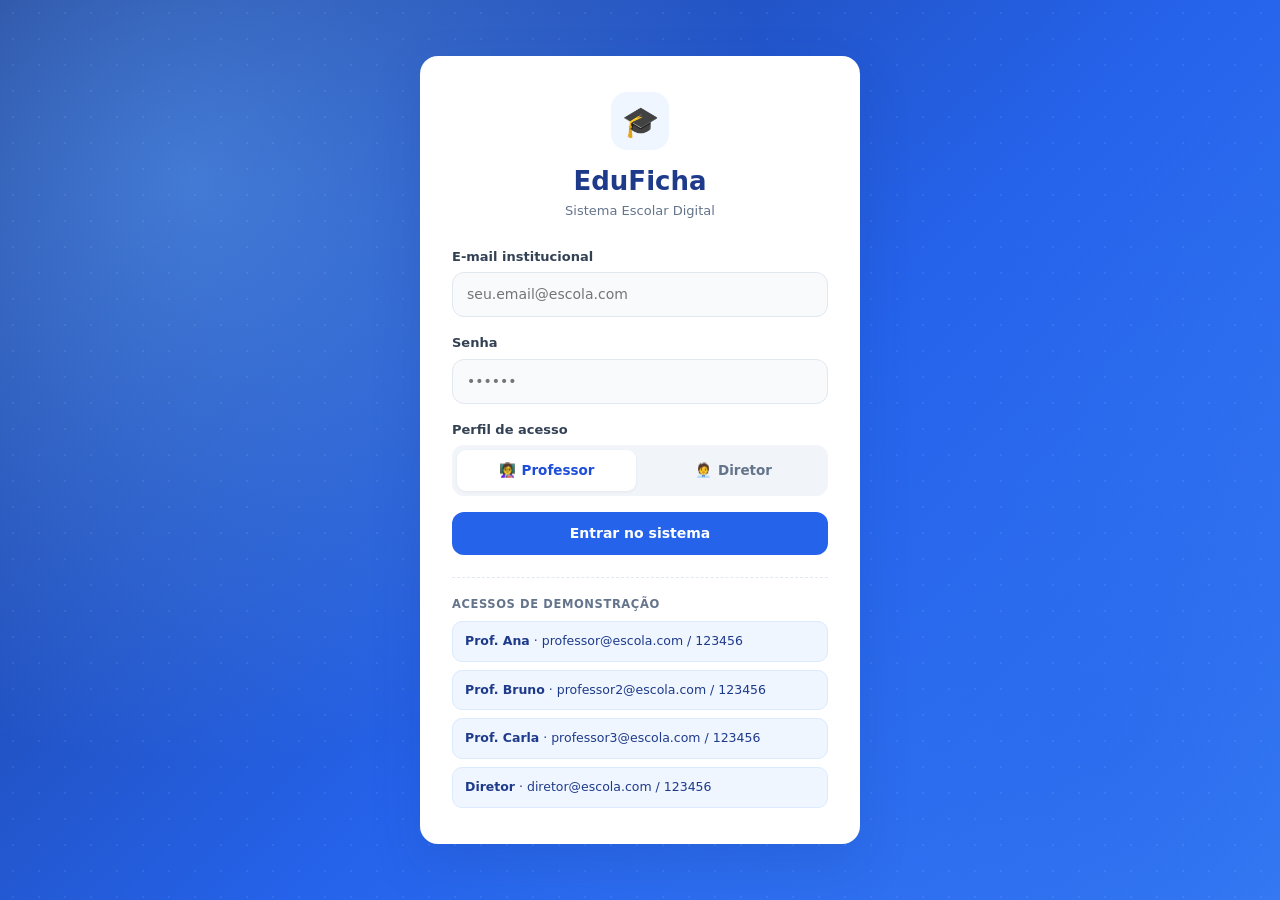
==== index.html @ 6a7c034f "Add files via upload" ====
<!DOCTYPE html>
<html lang="pt-BR">
<head>
  <meta charset="UTF-8" />
  <meta name="viewport" content="width=device-width, initial-scale=1.0" />
  <title>EduFicha • Login</title>
  <link rel="stylesheet" href="style.css" />
</head>
<body>

  <section id="loginScreen" class="login">
    <div class="login__bg"></div>

    <div class="login__card">
      <div class="login__brand">
        <div class="logo">🎓</div>
        <h1>EduFicha</h1>
        <p>Sistema Escolar Digital</p>
      </div>

      <form id="loginForm" class="login__form" novalidate>
        <div class="field">
          <label for="loginEmail">E-mail institucional</label>
          <input type="email" id="loginEmail" placeholder="seu.email@escola.com"
                 autocomplete="username" required />
        </div>

        <div class="field">
          <label for="loginSenha">Senha</label>
          <input type="password" id="loginSenha" placeholder="••••••"
                 autocomplete="current-password" required />
        </div>

        <div class="field">
          <label>Perfil de acesso</label>
          <div class="perfil-toggle" id="perfilToggle">
            <button type="button" class="perfil-btn is-active" data-perfil="professor">
              <span>👩‍🏫</span> Professor
            </button>
            <button type="button" class="perfil-btn" data-perfil="diretor">
              <span>🧑‍💼</span> Diretor
            </button>
          </div>
        </div>

        <p id="loginErro" class="login__erro" hidden></p>

        <button type="submit" class="btn btn--primary btn--block">Entrar no sistema</button>
      </form>

      <div class="login__demo">
        <p class="login__demo-title">Acessos de demonstração</p>
        <button type="button" class="demo-chip"
                data-email="professor@escola.com" data-senha="123456" data-perfil="professor">
          <strong>Prof. Ana</strong> · professor@escola.com / 123456
        </button>
        <button type="button" class="demo-chip"
                data-email="professor2@escola.com" data-senha="123456" data-perfil="professor">
          <strong>Prof. Bruno</strong> · professor2@escola.com / 123456
        </button>
        <button type="button" class="demo-chip"
                data-email="professor3@escola.com" data-senha="123456" data-perfil="professor">
          <strong>Prof. Carla</strong> · professor3@escola.com / 123456
        </button>
        <button type="button" class="demo-chip"
                data-email="diretor@escola.com" data-senha="123456" data-perfil="diretor">
          <strong>Diretor</strong> · diretor@escola.com / 123456
        </button>
      </div>
    </div>
  </section>

  <script src="login.js"></script>
</body>
</html>
---- style.css ----
/* ==================== RESET & BASE ==================== */
*, *::before, *::after { box-sizing: border-box; margin: 0; padding: 0; }

:root {
  --blue-50:  #eff6ff;
  --blue-100: #dbeafe;
  --blue-200: #bfdbfe;
  --blue-400: #60a5fa;
  --blue-500: #3b82f6;
  --blue-600: #2563eb;
  --blue-700: #1d4ed8;
  --blue-900: #1e3a8a;

  --gray-50:  #f8fafc;
  --gray-100: #f1f5f9;
  --gray-200: #e2e8f0;
  --gray-300: #cbd5e1;
  --gray-500: #64748b;
  --gray-700: #334155;
  --gray-900: #0f172a;

  --red-500:  #ef4444;

  --radius: 12px;
  --radius-lg: 18px;
  --shadow-sm: 0 1px 3px rgba(15, 23, 42, .06);
  --shadow-md: 0 4px 16px rgba(15, 23, 42, .08);
  --shadow-lg: 0 20px 50px rgba(30, 58, 138, .18);

  --sidebar-w: 260px;
}

html, body { height: 100%; }

body {
  font-family: "Segoe UI", system-ui, -apple-system, Roboto, sans-serif;
  background: var(--gray-50);
  color: var(--gray-900);
  line-height: 1.5;
}

button, input, textarea, select { font: inherit; color: inherit; }
button { cursor: pointer; border: none; background: none; }
a { color: inherit; text-decoration: none; }

/* ==================== LOGIN ==================== */
.login {
  position: relative;
  min-height: 100vh;
  display: grid;
  place-items: center;
  padding: 24px;
  overflow: hidden;
}

.login__bg {
  position: absolute; inset: 0;
  background:
    radial-gradient(circle at 15% 20%, rgba(96, 165, 250, .55), transparent 45%),
    radial-gradient(circle at 85% 80%, rgba(37, 99, 235, .55), transparent 50%),
    linear-gradient(135deg, #1e3a8a 0%, #2563eb 55%, #3b82f6 100%);
}

.login__bg::after {
  content: "";
  position: absolute; inset: 0;
  background-image: radial-gradient(rgba(255,255,255,.14) 1px, transparent 1px);
  background-size: 26px 26px;
  opacity: .5;
}

.login__card {
  position: relative;
  width: 100%;
  max-width: 440px;
  background: #fff;
  border-radius: var(--radius-lg);
  padding: 36px 32px;
  box-shadow: var(--shadow-lg);
}

.login__brand { text-align: center; margin-bottom: 26px; }

.logo {
  width: 58px; height: 58px;
  margin: 0 auto 12px;
  display: grid; place-items: center;
  font-size: 30px;
  background: var(--blue-50);
  border-radius: 16px;
}
.logo--sm { width: 40px; height: 40px; font-size: 22px; margin: 0; border-radius: 11px; }

.login__brand h1 { font-size: 26px; color: var(--blue-900); }
.login__brand p { font-size: 13px; color: var(--gray-500); }

.login__form { display: grid; gap: 16px; }

.field { display: grid; gap: 6px; }
.field label { font-size: 13px; font-weight: 600; color: var(--gray-700); }

.field input,
.field textarea,
.field select {
  width: 100%;
  padding: 11px 14px;
  border: 1.5px solid var(--gray-200);
  border-radius: var(--radius);
  background: var(--gray-50);
  font-size: 14px;
  transition: .2s;
}
.field input:focus,
.field textarea:focus,
.field select:focus {
  outline: none;
  border-color: var(--blue-500);
  background: #fff;
  box-shadow: 0 0 0 4px rgba(59, 130, 246, .14);
}

.perfil-toggle {
  display: grid;
  grid-template-columns: 1fr 1fr;
  gap: 8px;
  background: var(--gray-100);
  padding: 5px;
  border-radius: var(--radius);
}

.perfil-btn {
  padding: 10px;
  border-radius: 9px;
  font-size: 13.5px;
  font-weight: 600;
  color: var(--gray-500);
  display: flex; align-items: center; justify-content: center; gap: 6px;
  transition: .2s;
}
.perfil-btn.is-active {
  background: #fff;
  color: var(--blue-700);
  box-shadow: var(--shadow-sm);
}

.login__erro {
  font-size: 13px;
  color: var(--red-500);
  background: #fef2f2;
  padding: 9px 12px;
  border-radius: 9px;
  border-left: 3px solid var(--red-500);
}

.login__demo {
  margin-top: 22px;
  padding-top: 18px;
  border-top: 1px dashed var(--gray-200);
  display: grid;
  gap: 8px;
}
.login__demo-title {
  font-size: 11.5px;
  text-transform: uppercase;
  letter-spacing: .6px;
  color: var(--gray-500);
  font-weight: 700;
}
.demo-chip {
  text-align: left;
  padding: 10px 12px;
  border-radius: 10px;
  background: var(--blue-50);
  border: 1px solid var(--blue-100);
  font-size: 12.5px;
  color: var(--blue-900);
  transition: .2s;
}
.demo-chip:hover { background: var(--blue-100); transform: translateY(-1px); }

/* ==================== BOTÕES ==================== */
.btn {
  display: inline-flex;
  align-items: center;
  justify-content: center;
  gap: 8px;
  padding: 11px 18px;
  border-radius: var(--radius);
  font-size: 14px;
  font-weight: 600;
  transition: .2s;
  white-space: nowrap;
}
.btn--primary { background: var(--blue-600); color: #fff; }
.btn--primary:hover { background: var(--blue-700); transform: translateY(-1px); }

.btn--ghost { background: transparent; color: var(--gray-700); border: 1.5px solid var(--gray-200); }
.btn--ghost:hover { background: var(--gray-100); }

.btn--danger { background: #fef2f2; color: var(--red-500); border: 1.5px solid #fecaca; }
.btn--danger:hover { background: #fee2e2; }

.btn--sm { padding: 7px 12px; font-size: 12.5px; }
.btn--block { width: 100%; }

.icon-btn {
  width: 40px; height: 40px;
  border-radius: 10px;
  display: grid; place-items: center;
  font-size: 18px;
  color: var(--gray-700);
  transition: .2s;
}
.icon-btn:hover { background: var(--gray-100); }

/* ==================== LAYOUT APP ==================== */
.app {
  display: grid;
  grid-template-columns: var(--sidebar-w) 1fr;
  min-height: 100vh;
}

.sidebar {
  background: #fff;
  border-right: 1px solid var(--gray-200);
  display: flex;
  flex-direction: column;
  padding: 20px 16px;
  position: sticky;
  top: 0;
  height: 100vh;
}

.sidebar__brand {
  display: flex; align-items: center; gap: 10px;
  padding: 0 6px 20px;
  border-bottom: 1px solid var(--gray-100);
}
.sidebar__brand-txt strong { display: block; font-size: 15px; color: var(--blue-900); }
.sidebar__brand-txt small { font-size: 11px; color: var(--gray-500); }

.sidebar__nav {
  flex: 1;
  display: flex;
  flex-direction: column;
  gap: 4px;
  padding: 18px 0;
}

.nav-item {
  display: flex;
  align-items: center;
  gap: 10px;
  padding: 11px 12px;
  border-radius: 10px;
  font-size: 14px;
  font-weight: 500;
  color: var(--gray-700);
  transition: .18s;
  text-align: left;
  width: 100%;
}
.nav-item:hover { background: var(--blue-50); color: var(--blue-700); }
.nav-item.is-active {
  background: var(--blue-600);
  color: #fff;
  box-shadow: 0 6px 16px rgba(37, 99, 235, .28);
}
.nav-item .nav-ico { font-size: 17px; }

.sidebar__foot { border-top: 1px solid var(--gray-100); padding-top: 14px; display: grid; gap: 10px; }

.userbox { display: flex; align-items: center; gap: 10px; padding: 0 4px; }
.avatar {
  width: 38px; height: 38px;
  border-radius: 50%;
  display: grid; place-items: center;
  background: var(--blue-600);
  color: #fff;
  font-weight: 700;
  font-size: 14px;
}
.userbox__info strong { display: block; font-size: 13px; }
.userbox__info small { font-size: 11.5px; color: var(--gray-500); }

.main { display: flex; flex-direction: column; min-width: 0; }

.topbar {
  display: flex; align-items: center; gap: 14px;
  padding: 18px 26px;
  background: #fff;
  border-bottom: 1px solid var(--gray-200);
  position: sticky; top: 0; z-index: 20;
}
.topbar__titles { flex: 1; min-width: 0; }
.topbar__titles h2 { font-size: 19px; color: var(--blue-900); }
.topbar__titles p { font-size: 12.5px; color: var(--gray-500); }
.topbar__date { font-size: 12.5px; color: var(--gray-500); white-space: nowrap; }

#menuBtn { display: none; }

.content {
  flex: 1;
  padding: 26px;
  display: grid;
  gap: 20px;
  align-content: start;
}

/* ==================== CARDS ==================== */
.card {
  background: #fff;
  border: 1px solid var(--gray-200);
  border-radius: var(--radius-lg);
  padding: 22px;
  box-shadow: var(--shadow-sm);
}
.card__head {
  display: flex; align-items: center; justify-content: space-between;
  gap: 12px; margin-bottom: 16px; flex-wrap: wrap;
}
.card__head h3 { font-size: 16px; color: var(--blue-900); }
.card__head p { font-size: 12.5px; color: var(--gray-500); }

.grid { display: grid; gap: 16px; }
.grid--2 { grid-template-columns: repeat(auto-fit, minmax(240px, 1fr)); }
.grid--3 { grid-template-columns: repeat(auto-fit, minmax(220px, 1fr)); }
.grid--4 { grid-template-columns: repeat(auto-fit, minmax(170px, 1fr)); }

.stat {
  background: #fff;
  border: 1px solid var(--gray-200);
  border-radius: var(--radius-lg);
  padding: 18px;
  display: flex; gap: 14px; align-items: center;
}
.stat__ico {
  width: 46px; height: 46px; flex: none;
  border-radius: 13px;
  display: grid; place-items: center;
  font-size: 22px;
  background: var(--blue-50);
}
.stat__val { font-size: 22px; font-weight: 700; color: var(--blue-900); line-height: 1.1; }
.stat__lbl { font-size: 12.5px; color: var(--gray-500); }

.turma-card {
  background: #fff;
  border: 1px solid var(--gray-200);
  border-radius: var(--radius-lg);
  padding: 18px;
  cursor: pointer;
  transition: .2s;
  text-align: left;
  width: 100%;
}
.turma-card:hover {
  border-color: var(--blue-400);
  transform: translateY(-3px);
  box-shadow: var(--shadow-md);
}
.turma-card__badge {
  display: inline-block;
  font-size: 11.5px;
  font-weight: 700;
  padding: 3px 9px;
  border-radius: 20px;
  background: var(--blue-50);
  color: var(--blue-700);
  margin-bottom: 10px;
}
.turma-card h4 { font-size: 15.5px; margin-bottom: 4px; }
.turma-card p { font-size: 12.5px; color: var(--gray-500); }

.ficha-section {
  background: #fff;
  border: 1px solid var(--gray-200);
  border-radius: var(--radius-lg);
  overflow: hidden;
}
.ficha-section__head {
  padding: 14px 18px;
  background: var(--blue-50);
  border-bottom: 1px solid var(--blue-100);
  display: flex; align-items: center; gap: 10px;
}
.ficha-section__head span { font-size: 18px; }
.ficha-section__head h4 { font-size: 14.5px; color: var(--blue-900); }
.ficha-section__body { padding: 18px; display: grid; gap: 16px; }

.pergunta { display: grid; gap: 7px; }
.pergunta label { font-size: 13.5px; font-weight: 600; color: var(--gray-700); }

.table-wrap { overflow-x: auto; border-radius: var(--radius); border: 1px solid var(--gray-200); }
table { width: 100%; border-collapse: collapse; font-size: 13.5px; background: #fff; }
thead { background: var(--gray-50); }
th, td { padding: 11px 14px; text-align: left; border-bottom: 1px solid var(--gray-100); }
th { font-size: 12px; text-transform: uppercase; letter-spacing: .4px; color: var(--gray-500); }
tbody tr:last-child td { border-bottom: none; }
tbody tr:hover { background: var(--blue-50); }

.badge {
  display: inline-block;
  font-size: 11.5px;
  font-weight: 600;
  padding: 3px 10px;
  border-radius: 20px;
}
.badge--ok { background: #dcfce7; color: #166534; }

.progress { height: 8px; background: var(--gray-100); border-radius: 20px; overflow: hidden; }
.progress__bar { height: 100%; background: var(--blue-500); border-radius: 20px; transition: width .5s; }

.empty { padding: 40px 20px; text-align: center; color: var(--gray-500); }
.empty__ico { font-size: 40px; margin-bottom: 10px; }
.empty h4 { font-size: 15px; color: var(--gray-700); margin-bottom: 4px; }

.toolbar { display: flex; gap: 10px; flex-wrap: wrap; align-items: center; }
.toolbar .field { flex: 1; min-width: 180px; }
.actions { display: flex; gap: 8px; flex-wrap: wrap; }

.overlay {
  position: fixed; inset: 0;
  background: rgba(15, 23, 42, .45);
  opacity: 0; visibility: hidden;
  transition: .25s;
  z-index: 40;
}
.overlay.is-open { opacity: 1; visibility: visible; }

.toast {
  position: fixed;
  bottom: 24px; left: 50%;
  transform: translateX(-50%) translateY(20px);
  background: var(--gray-900);
  color: #fff;
  padding: 12px 20px;
  border-radius: 12px;
  font-size: 13.5px;
  box-shadow: var(--shadow-lg);
  opacity: 0;
  transition: .3s;
  z-index: 100;
  max-width: 90vw;
}
.toast.is-show { opacity: 1; transform: translateX(-50%) translateY(0); }
.toast--ok { background: #166534; }

@media (max-width: 900px) {
  .app { grid-template-columns: 1fr; }
  .sidebar {
    position: fixed; left: 0; top: 0;
    width: 270px;
    transform: translateX(-100%);
    transition: .28s;
    z-index: 50;
    box-shadow: var(--shadow-lg);
  }
  .sidebar.is-open { transform: translateX(0); }
  #menuBtn { display: grid; }
  .topbar { padding: 14px 16px; }
  .topbar__date { display: none; }
  .content { padding: 16px; }
}

@media (max-width: 480px) {
  .login__card { padding: 26px 20px; }
  .card { padding: 16px; }
  .topbar__titles h2 { font-size: 16px; }
}
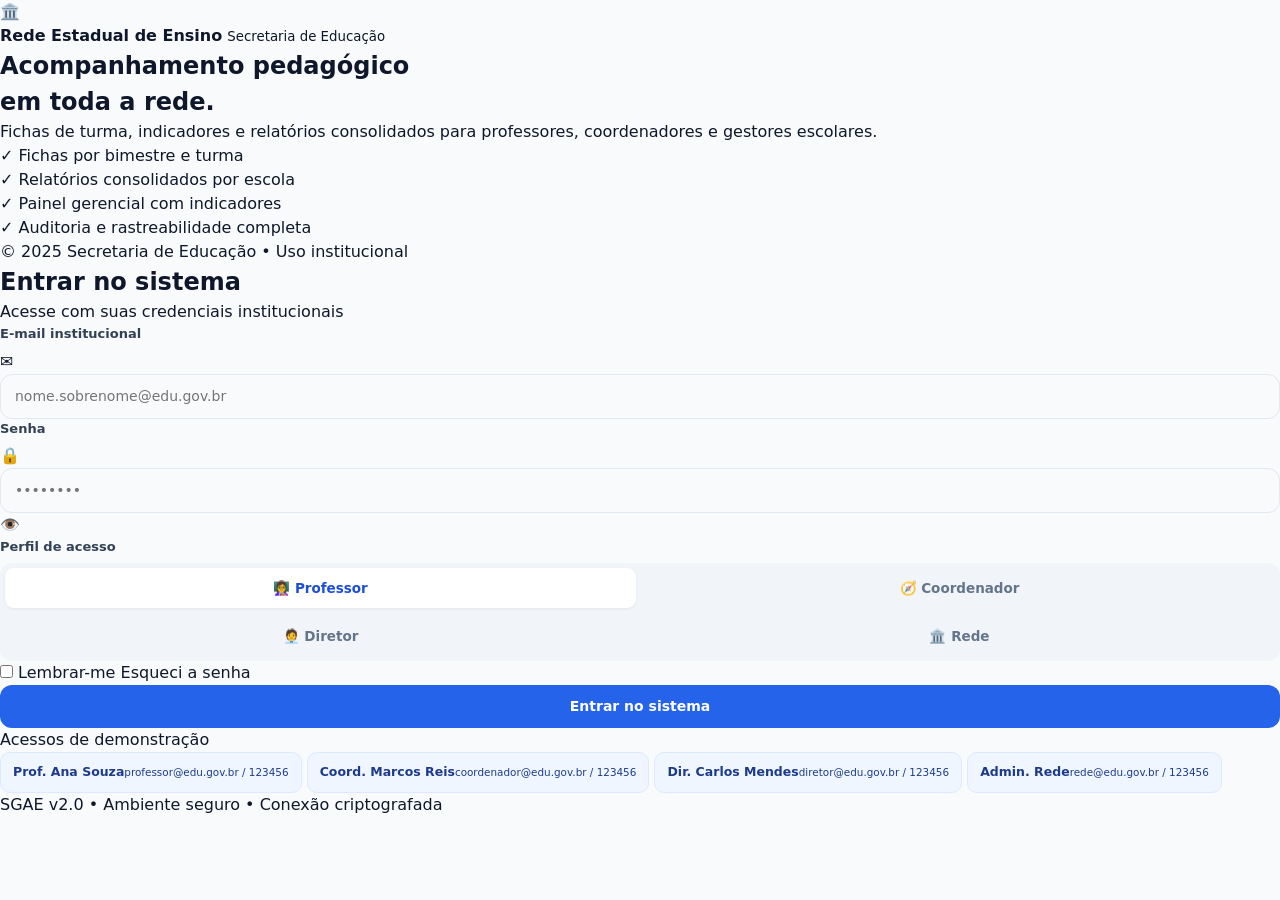
==== commit 9d8f996c: "Revamp login page for new system branding Updated the login page structure and content to reflect th" ====
--- a/index.html
+++ b/index.html
@@ -3,73 +3,120 @@
 <head>
   <meta charset="UTF-8" />
   <meta name="viewport" content="width=device-width, initial-scale=1.0" />
-  <title>EduFicha • Login</title>
+  <meta name="description" content="Sistema Estadual de Acompanhamento Escolar" />
+  <title>SGAE • Sistema de Gestão Escolar Estadual</title>
   <link rel="stylesheet" href="style.css" />
 </head>
-<body>
+<body class="page-login">
 
-  <section id="loginScreen" class="login">
-    <div class="login__bg"></div>
-
-    <div class="login__card">
-      <div class="login__brand">
-        <div class="logo">🎓</div>
-        <h1>EduFicha</h1>
-        <p>Sistema Escolar Digital</p>
+  <div class="login-wrap">
+    <aside class="login-hero">
+      <div class="login-hero__top">
+        <div class="login-hero__brand">
+          <span class="crest">🏛️</span>
+          <div>
+            <strong>Rede Estadual de Ensino</strong>
+            <small>Secretaria de Educação</small>
+          </div>
+        </div>
       </div>
 
-      <form id="loginForm" class="login__form" novalidate>
-        <div class="field">
-          <label for="loginEmail">E-mail institucional</label>
-          <input type="email" id="loginEmail" placeholder="seu.email@escola.com"
-                 autocomplete="username" required />
+      <div class="login-hero__mid">
+        <h1>Acompanhamento pedagógico<br/>em toda a rede.</h1>
+        <p>Fichas de turma, indicadores e relatórios consolidados para professores, coordenadores e gestores escolares.</p>
+
+        <ul class="login-hero__list">
+          <li><span>✓</span> Fichas por bimestre e turma</li>
+          <li><span>✓</span> Relatórios consolidados por escola</li>
+          <li><span>✓</span> Painel gerencial com indicadores</li>
+          <li><span>✓</span> Auditoria e rastreabilidade completa</li>
+        </ul>
+      </div>
+
+      <div class="login-hero__foot">
+        <span>© 2025 Secretaria de Educação • Uso institucional</span>
+      </div>
+    </aside>
+
+    <main class="login-main">
+      <div class="login-card">
+        <div class="login-card__head">
+          <h2>Entrar no sistema</h2>
+          <p>Acesse com suas credenciais institucionais</p>
         </div>
 
-        <div class="field">
-          <label for="loginSenha">Senha</label>
-          <input type="password" id="loginSenha" placeholder="••••••"
-                 autocomplete="current-password" required />
+        <form id="loginForm" class="login-form" novalidate autocomplete="on">
+          <div class="field">
+            <label for="loginEmail">E-mail institucional</label>
+            <div class="input-group">
+              <span class="input-group__ico">✉️</span>
+              <input type="email" id="loginEmail" placeholder="nome.sobrenome@edu.gov.br"
+                     autocomplete="username" required />
+            </div>
+          </div>
+
+          <div class="field">
+            <label for="loginSenha">Senha</label>
+            <div class="input-group">
+              <span class="input-group__ico">🔒</span>
+              <input type="password" id="loginSenha" placeholder="••••••••"
+                     autocomplete="current-password" required />
+              <button type="button" class="input-group__btn" id="toggleSenha" aria-label="Mostrar senha">👁️</button>
+            </div>
+          </div>
+
+          <div class="field">
+            <label>Perfil de acesso</label>
+            <div class="perfil-toggle" id="perfilToggle">
+              <button type="button" class="perfil-btn is-active" data-perfil="professor">👩‍🏫 Professor</button>
+              <button type="button" class="perfil-btn" data-perfil="coordenador">🧭 Coordenador</button>
+              <button type="button" class="perfil-btn" data-perfil="diretor">🧑‍💼 Diretor</button>
+              <button type="button" class="perfil-btn" data-perfil="rede">🏛️ Rede</button>
+            </div>
+          </div>
+
+          <div class="login-row">
+            <label class="check">
+              <input type="checkbox" id="lembrar" />
+              <span>Lembrar-me</span>
+            </label>
+            <a href="#" onclick="return false" class="link-muted">Esqueci a senha</a>
+          </div>
+
+          <p id="loginErro" class="alert alert--error" hidden></p>
+
+          <button type="submit" class="btn btn--primary btn--block btn--lg">
+            Entrar no sistema
+          </button>
+        </form>
+
+        <div class="login-sep"><span>Acessos de demonstração</span></div>
+
+        <div class="login-demo">
+          <button type="button" class="demo-chip"
+                  data-email="professor@edu.gov.br" data-senha="123456" data-perfil="professor">
+            <strong>Prof. Ana Souza</strong><small>professor@edu.gov.br / 123456</small>
+          </button>
+          <button type="button" class="demo-chip"
+                  data-email="coordenador@edu.gov.br" data-senha="123456" data-perfil="coordenador">
+            <strong>Coord. Marcos Reis</strong><small>coordenador@edu.gov.br / 123456</small>
+          </button>
+          <button type="button" class="demo-chip"
+                  data-email="diretor@edu.gov.br" data-senha="123456" data-perfil="diretor">
+            <strong>Dir. Carlos Mendes</strong><small>diretor@edu.gov.br / 123456</small>
+          </button>
+          <button type="button" class="demo-chip"
+                  data-email="rede@edu.gov.br" data-senha="123456" data-perfil="rede">
+            <strong>Admin. Rede</strong><small>rede@edu.gov.br / 123456</small>
+          </button>
         </div>
+      </div>
 
-        <div class="field">
-          <label>Perfil de acesso</label>
-          <div class="perfil-toggle" id="perfilToggle">
-            <button type="button" class="perfil-btn is-active" data-perfil="professor">
-              <span>👩‍🏫</span> Professor
-            </button>
-            <button type="button" class="perfil-btn" data-perfil="diretor">
-              <span>🧑‍💼</span> Diretor
-            </button>
-          </div>
-        </div>
+      <p class="login-foot">SGAE v2.0 • Ambiente seguro • Conexão criptografada</p>
+    </main>
+  </div>
 
-        <p id="loginErro" class="login__erro" hidden></p>
-
-        <button type="submit" class="btn btn--primary btn--block">Entrar no sistema</button>
-      </form>
-
-      <div class="login__demo">
-        <p class="login__demo-title">Acessos de demonstração</p>
-        <button type="button" class="demo-chip"
-                data-email="professor@escola.com" data-senha="123456" data-perfil="professor">
-          <strong>Prof. Ana</strong> · professor@escola.com / 123456
-        </button>
-        <button type="button" class="demo-chip"
-                data-email="professor2@escola.com" data-senha="123456" data-perfil="professor">
-          <strong>Prof. Bruno</strong> · professor2@escola.com / 123456
-        </button>
-        <button type="button" class="demo-chip"
-                data-email="professor3@escola.com" data-senha="123456" data-perfil="professor">
-          <strong>Prof. Carla</strong> · professor3@escola.com / 123456
-        </button>
-        <button type="button" class="demo-chip"
-                data-email="diretor@escola.com" data-senha="123456" data-perfil="diretor">
-          <strong>Diretor</strong> · diretor@escola.com / 123456
-        </button>
-      </div>
-    </div>
-  </section>
-
+  <div id="toast" class="toast" hidden></div>
   <script src="login.js"></script>
 </body>
-</html>+</html>
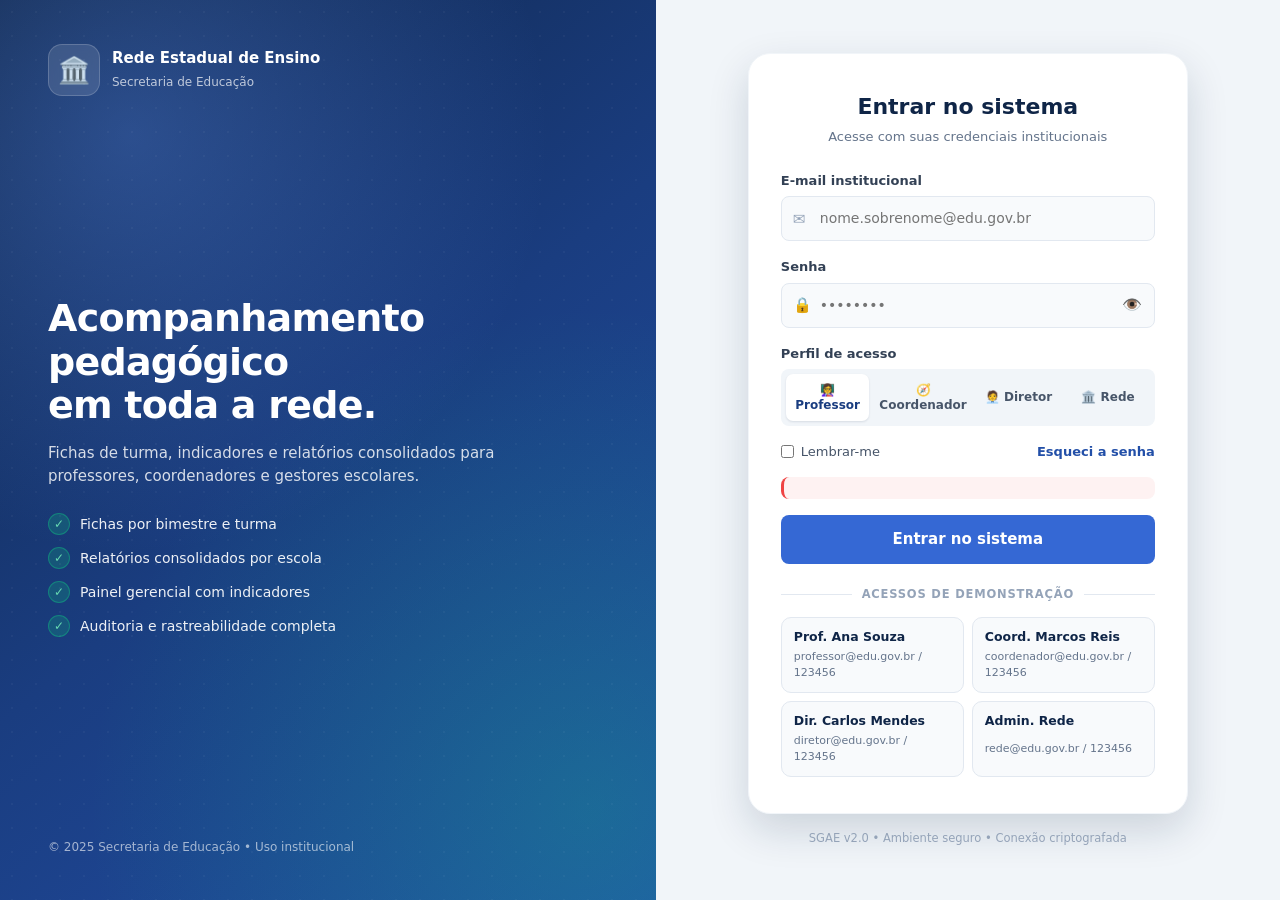
==== commit 23b62d55: "Update index.html" ====
--- a/index.html
+++ b/index.html
@@ -24,7 +24,6 @@
       <div class="login-hero__mid">
         <h1>Acompanhamento pedagógico<br/>em toda a rede.</h1>
         <p>Fichas de turma, indicadores e relatórios consolidados para professores, coordenadores e gestores escolares.</p>
-
         <ul class="login-hero__list">
           <li><span>✓</span> Fichas por bimestre e turma</li>
           <li><span>✓</span> Relatórios consolidados por escola</li>
--- a/style.css
+++ b/style.css
@@ -1,470 +1,577 @@
-/* ==================== RESET & BASE ==================== */
+/* ============================================================
+   SGAE • Design System
+   ============================================================ */
 *, *::before, *::after { box-sizing: border-box; margin: 0; padding: 0; }
 
 :root {
-  --blue-50:  #eff6ff;
-  --blue-100: #dbeafe;
-  --blue-200: #bfdbfe;
-  --blue-400: #60a5fa;
-  --blue-500: #3b82f6;
-  --blue-600: #2563eb;
-  --blue-700: #1d4ed8;
-  --blue-900: #1e3a8a;
-
-  --gray-50:  #f8fafc;
-  --gray-100: #f1f5f9;
-  --gray-200: #e2e8f0;
-  --gray-300: #cbd5e1;
-  --gray-500: #64748b;
-  --gray-700: #334155;
-  --gray-900: #0f172a;
-
-  --red-500:  #ef4444;
-
-  --radius: 12px;
-  --radius-lg: 18px;
-  --shadow-sm: 0 1px 3px rgba(15, 23, 42, .06);
-  --shadow-md: 0 4px 16px rgba(15, 23, 42, .08);
-  --shadow-lg: 0 20px 50px rgba(30, 58, 138, .18);
-
-  --sidebar-w: 260px;
-}
-
-html, body { height: 100%; }
-
-body {
-  font-family: "Segoe UI", system-ui, -apple-system, Roboto, sans-serif;
-  background: var(--gray-50);
-  color: var(--gray-900);
-  line-height: 1.5;
-}
-
-button, input, textarea, select { font: inherit; color: inherit; }
-button { cursor: pointer; border: none; background: none; }
-a { color: inherit; text-decoration: none; }
-
-/* ==================== LOGIN ==================== */
-.login {
-  position: relative;
-  min-height: 100vh;
-  display: grid;
-  place-items: center;
-  padding: 24px;
-  overflow: hidden;
-}
-
-.login__bg {
-  position: absolute; inset: 0;
+  /* Brand */
+  --brand-50:#eef4ff; --brand-100:#dbe6ff; --brand-200:#bcd1ff;
+  --brand-400:#5b8def; --brand-500:#3568d4; --brand-600:#224fa8;
+  --brand-700:#1a3d80; --brand-900:#0f2547;
+
+  /* Secondary (Educação/verde) */
+  --green-50:#ecfdf5; --green-100:#d1fae5; --green-500:#10b981; --green-700:#047857;
+
+  /* Semânticas */
+  --ok-50:#ecfdf5; --ok-500:#10b981; --ok-700:#047857;
+  --warn-50:#fffbeb; --warn-500:#f59e0b; --warn-700:#b45309;
+  --err-50:#fef2f2; --err-500:#ef4444; --err-700:#991b1b;
+  --info-50:#eff6ff; --info-500:#3b82f6; --info-700:#1d4ed8;
+
+  /* Neutros */
+  --n-0:#ffffff; --n-50:#f8fafc; --n-100:#f1f5f9; --n-200:#e2e8f0;
+  --n-300:#cbd5e1; --n-400:#94a3b8; --n-500:#64748b; --n-600:#475569;
+  --n-700:#334155; --n-800:#1e293b; --n-900:#0f172a;
+
+  /* Escala */
+  --r-sm:8px; --r-md:12px; --r-lg:16px; --r-xl:22px;
+  --sh-1:0 1px 2px rgba(15,37,71,.06), 0 1px 3px rgba(15,37,71,.06);
+  --sh-2:0 4px 12px rgba(15,37,71,.08);
+  --sh-3:0 16px 40px rgba(15,37,71,.16);
+  --sh-4:0 24px 60px rgba(15,37,71,.22);
+
+  --sidebar-w:260px;
+  --topbar-h:64px;
+
+  --font: "Inter", "Segoe UI", system-ui, -apple-system, Roboto, sans-serif;
+}
+
+html, body { height:100%; }
+body { font-family:var(--font); background:var(--n-50); color:var(--n-900); line-height:1.5; -webkit-font-smoothing:antialiased; }
+
+button, input, textarea, select { font:inherit; color:inherit; }
+button { cursor:pointer; border:none; background:none; }
+a { color:inherit; text-decoration:none; }
+img, svg { display:block; max-width:100%; }
+
+::selection { background:var(--brand-100); color:var(--brand-900); }
+
+/* Foco acessível */
+:focus-visible { outline:2px solid var(--brand-500); outline-offset:2px; border-radius:6px; }
+
+/* ============================================================
+   Componentes base
+   ============================================================ */
+.btn {
+  display:inline-flex; align-items:center; justify-content:center; gap:8px;
+  padding:10px 16px; border-radius:var(--r-sm);
+  font-size:14px; font-weight:600; transition:.15s;
+  white-space:nowrap;
+}
+.btn--primary { background:var(--brand-500); color:#fff; }
+.btn--primary:hover { background:var(--brand-600); transform:translateY(-1px); box-shadow:var(--sh-2); }
+.btn--ghost { background:transparent; color:var(--n-700); border:1.5px solid var(--n-200); }
+.btn--ghost:hover { background:var(--n-100); border-color:var(--n-300); }
+.btn--soft { background:var(--brand-50); color:var(--brand-700); }
+.btn--soft:hover { background:var(--brand-100); }
+.btn--danger { background:var(--err-50); color:var(--err-700); border:1.5px solid #fecaca; }
+.btn--danger:hover { background:#fee2e2; }
+.btn--ok { background:var(--ok-500); color:#fff; }
+.btn--ok:hover { background:var(--ok-700); }
+.btn--sm { padding:7px 12px; font-size:12.5px; }
+.btn--lg { padding:13px 22px; font-size:15px; }
+.btn--block { width:100%; }
+.btn:disabled { opacity:.55; cursor:not-allowed; transform:none; }
+
+.icon-btn {
+  width:40px; height:40px; border-radius:10px;
+  display:grid; place-items:center; font-size:17px;
+  color:var(--n-700); transition:.15s; position:relative;
+}
+.icon-btn:hover { background:var(--n-100); }
+
+.field { display:grid; gap:6px; }
+.field label { font-size:13px; font-weight:600; color:var(--n-700); }
+.field input, .field textarea, .field select {
+  width:100%; padding:11px 14px;
+  border:1.5px solid var(--n-200); border-radius:var(--r-sm);
+  background:var(--n-50); font-size:14px; transition:.15s;
+}
+.field input:focus, .field textarea:focus, .field select:focus {
+  outline:none; border-color:var(--brand-500); background:#fff;
+  box-shadow:0 0 0 4px rgba(53,104,212,.14);
+}
+.field textarea { resize:vertical; min-height:80px; font-family:inherit; }
+
+.input-group { position:relative; }
+.input-group__ico {
+  position:absolute; left:12px; top:50%; transform:translateY(-50%);
+  font-size:15px; color:var(--n-400); pointer-events:none;
+}
+.input-group input { padding-left:38px; padding-right:44px; }
+.input-group__btn {
+  position:absolute; right:6px; top:50%; transform:translateY(-50%);
+  width:34px; height:34px; border-radius:8px; display:grid; place-items:center;
+  color:var(--n-500); font-size:16px;
+}
+.input-group__btn:hover { background:var(--n-100); }
+
+.alert {
+  padding:11px 14px; border-radius:var(--r-sm); font-size:13.5px;
+  display:flex; align-items:flex-start; gap:8px;
+}
+.alert--error { background:var(--err-50); color:var(--err-700); border-left:3px solid var(--err-500); }
+.alert--ok { background:var(--ok-50); color:var(--ok-700); border-left:3px solid var(--ok-500); }
+.alert--warn { background:var(--warn-50); color:var(--warn-700); border-left:3px solid var(--warn-500); }
+.alert--info { background:var(--info-50); color:var(--info-700); border-left:3px solid var(--info-500); }
+
+/* ============================================================
+   LOGIN
+   ============================================================ */
+.page-login { background:var(--n-100); }
+
+.login-wrap {
+  min-height:100vh; display:grid; grid-template-columns:1.05fr 1fr;
+}
+
+.login-hero {
+  position:relative; padding:44px 48px;
   background:
-    radial-gradient(circle at 15% 20%, rgba(96, 165, 250, .55), transparent 45%),
-    radial-gradient(circle at 85% 80%, rgba(37, 99, 235, .55), transparent 50%),
-    linear-gradient(135deg, #1e3a8a 0%, #2563eb 55%, #3b82f6 100%);
-}
-
-.login__bg::after {
-  content: "";
-  position: absolute; inset: 0;
-  background-image: radial-gradient(rgba(255,255,255,.14) 1px, transparent 1px);
-  background-size: 26px 26px;
-  opacity: .5;
-}
-
-.login__card {
-  position: relative;
-  width: 100%;
-  max-width: 440px;
-  background: #fff;
-  border-radius: var(--radius-lg);
-  padding: 36px 32px;
-  box-shadow: var(--shadow-lg);
-}
-
-.login__brand { text-align: center; margin-bottom: 26px; }
-
-.logo {
-  width: 58px; height: 58px;
-  margin: 0 auto 12px;
-  display: grid; place-items: center;
-  font-size: 30px;
-  background: var(--blue-50);
-  border-radius: 16px;
-}
-.logo--sm { width: 40px; height: 40px; font-size: 22px; margin: 0; border-radius: 11px; }
-
-.login__brand h1 { font-size: 26px; color: var(--blue-900); }
-.login__brand p { font-size: 13px; color: var(--gray-500); }
-
-.login__form { display: grid; gap: 16px; }
-
-.field { display: grid; gap: 6px; }
-.field label { font-size: 13px; font-weight: 600; color: var(--gray-700); }
-
-.field input,
-.field textarea,
-.field select {
-  width: 100%;
-  padding: 11px 14px;
-  border: 1.5px solid var(--gray-200);
-  border-radius: var(--radius);
-  background: var(--gray-50);
-  font-size: 14px;
-  transition: .2s;
-}
-.field input:focus,
-.field textarea:focus,
-.field select:focus {
-  outline: none;
-  border-color: var(--blue-500);
-  background: #fff;
-  box-shadow: 0 0 0 4px rgba(59, 130, 246, .14);
-}
+    radial-gradient(circle at 20% 15%, rgba(91,141,239,.35), transparent 45%),
+    radial-gradient(circle at 90% 90%, rgba(16,185,129,.28), transparent 50%),
+    linear-gradient(140deg,#0f2547 0%, #1a3d80 50%, #224fa8 100%);
+  color:#fff; display:flex; flex-direction:column; justify-content:space-between;
+  overflow:hidden;
+}
+.login-hero::after {
+  content:""; position:absolute; inset:0;
+  background-image:radial-gradient(rgba(255,255,255,.08) 1px, transparent 1px);
+  background-size:24px 24px; opacity:.5; pointer-events:none;
+}
+
+.login-hero__brand { display:flex; align-items:center; gap:12px; position:relative; }
+.login-hero__brand strong { display:block; font-size:15px; }
+.login-hero__brand small { font-size:12px; opacity:.7; }
+.crest {
+  width:52px; height:52px; border-radius:14px; display:grid; place-items:center;
+  font-size:26px; background:rgba(255,255,255,.12); backdrop-filter:blur(6px);
+  border:1px solid rgba(255,255,255,.18);
+}
+.crest--sm { width:40px; height:40px; font-size:20px; border-radius:11px; }
+
+.login-hero__mid { position:relative; max-width:520px; }
+.login-hero__mid h1 { font-size:38px; line-height:1.15; font-weight:700; letter-spacing:-.02em; margin-bottom:14px; }
+.login-hero__mid p { font-size:15px; opacity:.82; margin-bottom:26px; }
+
+.login-hero__list { list-style:none; display:grid; gap:12px; }
+.login-hero__list li {
+  display:flex; align-items:center; gap:10px; font-size:14px; opacity:.92;
+}
+.login-hero__list span {
+  width:22px; height:22px; border-radius:50%;
+  background:rgba(16,185,129,.25); border:1px solid rgba(16,185,129,.5);
+  display:grid; place-items:center; font-size:12px; color:#6ee7b7;
+}
+
+.login-hero__foot { font-size:12px; opacity:.6; position:relative; }
+
+.login-main {
+  display:flex; flex-direction:column; align-items:center; justify-content:center;
+  padding:40px 24px; gap:16px;
+}
+
+.login-card {
+  width:100%; max-width:440px; background:#fff;
+  border-radius:var(--r-xl); padding:36px 32px;
+  box-shadow:var(--sh-3); border:1px solid var(--n-100);
+}
+.login-card__head { text-align:center; margin-bottom:24px; }
+.login-card__head h2 { font-size:22px; color:var(--brand-900); margin-bottom:4px; }
+.login-card__head p { font-size:13px; color:var(--n-500); }
+
+.login-form { display:grid; gap:16px; }
 
 .perfil-toggle {
-  display: grid;
-  grid-template-columns: 1fr 1fr;
-  gap: 8px;
-  background: var(--gray-100);
-  padding: 5px;
-  border-radius: var(--radius);
-}
-
+  display:grid; grid-template-columns:repeat(4,1fr); gap:6px;
+  background:var(--n-100); padding:5px; border-radius:var(--r-sm);
+}
 .perfil-btn {
-  padding: 10px;
-  border-radius: 9px;
-  font-size: 13.5px;
-  font-weight: 600;
-  color: var(--gray-500);
-  display: flex; align-items: center; justify-content: center; gap: 6px;
-  transition: .2s;
-}
+  padding:9px 4px; border-radius:7px; font-size:12px; font-weight:600;
+  color:var(--n-600); transition:.15s; text-align:center; line-height:1.2;
+}
+.perfil-btn:hover { color:var(--brand-600); }
 .perfil-btn.is-active {
-  background: #fff;
-  color: var(--blue-700);
-  box-shadow: var(--shadow-sm);
-}
-
-.login__erro {
-  font-size: 13px;
-  color: var(--red-500);
-  background: #fef2f2;
-  padding: 9px 12px;
-  border-radius: 9px;
-  border-left: 3px solid var(--red-500);
-}
-
-.login__demo {
-  margin-top: 22px;
-  padding-top: 18px;
-  border-top: 1px dashed var(--gray-200);
-  display: grid;
-  gap: 8px;
-}
-.login__demo-title {
-  font-size: 11.5px;
-  text-transform: uppercase;
-  letter-spacing: .6px;
-  color: var(--gray-500);
-  font-weight: 700;
-}
+  background:#fff; color:var(--brand-700); box-shadow:var(--sh-1);
+}
+
+.login-row {
+  display:flex; justify-content:space-between; align-items:center;
+  font-size:13px;
+}
+.check { display:flex; align-items:center; gap:7px; cursor:pointer; color:var(--n-600); }
+.check input { accent-color:var(--brand-500); }
+.link-muted { color:var(--brand-600); font-weight:600; }
+.link-muted:hover { text-decoration:underline; }
+
+.login-sep {
+  display:flex; align-items:center; gap:10px; margin:22px 0 14px;
+  color:var(--n-400); font-size:11.5px; text-transform:uppercase; letter-spacing:.8px; font-weight:700;
+}
+.login-sep::before, .login-sep::after { content:""; flex:1; height:1px; background:var(--n-200); }
+
+.login-demo { display:grid; grid-template-columns:1fr 1fr; gap:8px; }
 .demo-chip {
-  text-align: left;
-  padding: 10px 12px;
-  border-radius: 10px;
-  background: var(--blue-50);
-  border: 1px solid var(--blue-100);
-  font-size: 12.5px;
-  color: var(--blue-900);
-  transition: .2s;
-}
-.demo-chip:hover { background: var(--blue-100); transform: translateY(-1px); }
-
-/* ==================== BOTÕES ==================== */
-.btn {
-  display: inline-flex;
-  align-items: center;
-  justify-content: center;
-  gap: 8px;
-  padding: 11px 18px;
-  border-radius: var(--radius);
-  font-size: 14px;
-  font-weight: 600;
-  transition: .2s;
-  white-space: nowrap;
-}
-.btn--primary { background: var(--blue-600); color: #fff; }
-.btn--primary:hover { background: var(--blue-700); transform: translateY(-1px); }
-
-.btn--ghost { background: transparent; color: var(--gray-700); border: 1.5px solid var(--gray-200); }
-.btn--ghost:hover { background: var(--gray-100); }
-
-.btn--danger { background: #fef2f2; color: var(--red-500); border: 1.5px solid #fecaca; }
-.btn--danger:hover { background: #fee2e2; }
-
-.btn--sm { padding: 7px 12px; font-size: 12.5px; }
-.btn--block { width: 100%; }
-
-.icon-btn {
-  width: 40px; height: 40px;
-  border-radius: 10px;
-  display: grid; place-items: center;
-  font-size: 18px;
-  color: var(--gray-700);
-  transition: .2s;
-}
-.icon-btn:hover { background: var(--gray-100); }
-
-/* ==================== LAYOUT APP ==================== */
-.app {
-  display: grid;
-  grid-template-columns: var(--sidebar-w) 1fr;
-  min-height: 100vh;
-}
-
+  text-align:left; padding:10px 12px; border-radius:10px;
+  background:var(--n-50); border:1px solid var(--n-200);
+  transition:.15s; display:grid; gap:2px;
+}
+.demo-chip:hover { background:var(--brand-50); border-color:var(--brand-200); transform:translateY(-1px); }
+.demo-chip strong { font-size:12.5px; color:var(--brand-900); }
+.demo-chip small { font-size:11px; color:var(--n-500); }
+
+.login-foot { font-size:11.5px; color:var(--n-400); }
+
+/* ============================================================
+   APP SHELL
+   ============================================================ */
+.app { display:grid; grid-template-columns:var(--sidebar-w) 1fr; min-height:100vh; }
+
+/* SIDEBAR */
 .sidebar {
-  background: #fff;
-  border-right: 1px solid var(--gray-200);
-  display: flex;
-  flex-direction: column;
-  padding: 20px 16px;
-  position: sticky;
-  top: 0;
-  height: 100vh;
-}
-
+  background:linear-gradient(180deg,#0f2547 0%, #1a3d80 100%);
+  color:#fff; display:flex; flex-direction:column;
+  padding:20px 14px; position:sticky; top:0; height:100vh;
+}
 .sidebar__brand {
-  display: flex; align-items: center; gap: 10px;
-  padding: 0 6px 20px;
-  border-bottom: 1px solid var(--gray-100);
-}
-.sidebar__brand-txt strong { display: block; font-size: 15px; color: var(--blue-900); }
-.sidebar__brand-txt small { font-size: 11px; color: var(--gray-500); }
-
-.sidebar__nav {
-  flex: 1;
-  display: flex;
-  flex-direction: column;
-  gap: 4px;
-  padding: 18px 0;
+  display:flex; align-items:center; gap:10px; padding:4px 8px 16px;
+  border-bottom:1px solid rgba(255,255,255,.08); margin-bottom:14px;
+}
+.sidebar__brand-txt strong { display:block; font-size:14px; letter-spacing:.3px; }
+.sidebar__brand-txt small { font-size:11px; opacity:.65; }
+
+.sidebar__escola {
+  padding:10px 12px; border-radius:10px; margin-bottom:14px;
+  background:rgba(255,255,255,.06); border:1px solid rgba(255,255,255,.08);
+  font-size:12px; display:grid; gap:2px;
+}
+.sidebar__escola small { opacity:.65; font-size:10.5px; text-transform:uppercase; letter-spacing:.6px; }
+.sidebar__escola strong { font-weight:600; }
+
+.sidebar__nav { flex:1; overflow-y:auto; display:flex; flex-direction:column; gap:14px; }
+.sidebar__nav::-webkit-scrollbar { width:6px; }
+.sidebar__nav::-webkit-scrollbar-thumb { background:rgba(255,255,255,.15); border-radius:6px; }
+
+.nav-group-label {
+  font-size:10.5px; text-transform:uppercase; letter-spacing:.9px;
+  opacity:.55; font-weight:700; padding:0 8px; margin-bottom:2px;
 }
 
 .nav-item {
-  display: flex;
-  align-items: center;
-  gap: 10px;
-  padding: 11px 12px;
-  border-radius: 10px;
-  font-size: 14px;
-  font-weight: 500;
-  color: var(--gray-700);
-  transition: .18s;
-  text-align: left;
-  width: 100%;
-}
-.nav-item:hover { background: var(--blue-50); color: var(--blue-700); }
+  display:flex; align-items:center; gap:10px; padding:9px 10px;
+  border-radius:9px; font-size:13.5px; font-weight:500;
+  color:rgba(255,255,255,.82); transition:.15s; text-align:left; width:100%;
+  position:relative;
+}
+.nav-item:hover { background:rgba(255,255,255,.08); color:#fff; }
 .nav-item.is-active {
-  background: var(--blue-600);
-  color: #fff;
-  box-shadow: 0 6px 16px rgba(37, 99, 235, .28);
-}
-.nav-item .nav-ico { font-size: 17px; }
-
-.sidebar__foot { border-top: 1px solid var(--gray-100); padding-top: 14px; display: grid; gap: 10px; }
-
-.userbox { display: flex; align-items: center; gap: 10px; padding: 0 4px; }
+  background:rgba(255,255,255,.14); color:#fff;
+  box-shadow:inset 3px 0 0 var(--green-500);
+}
+.nav-item .nav-ico { font-size:15px; width:20px; text-align:center; }
+.nav-item .nav-badge {
+  margin-left:auto; font-size:10.5px; padding:1px 7px;
+  background:rgba(16,185,129,.25); color:#6ee7b7;
+  border-radius:20px; font-weight:700;
+}
+
+.sidebar__foot { padding-top:14px; margin-top:8px; border-top:1px solid rgba(255,255,255,.08); display:grid; gap:10px; }
+.sidebar__foot .btn--ghost { color:rgba(255,255,255,.8); border-color:rgba(255,255,255,.15); }
+.sidebar__foot .btn--ghost:hover { background:rgba(255,255,255,.08); color:#fff; }
+.sidebar__meta { font-size:10.5px; opacity:.5; text-align:center; }
+
+/* MAIN */
+.main { display:flex; flex-direction:column; min-width:0; }
+
+.topbar {
+  display:flex; align-items:center; gap:14px;
+  padding:12px 24px; background:#fff; border-bottom:1px solid var(--n-200);
+  position:sticky; top:0; z-index:30; min-height:var(--topbar-h);
+}
+#menuBtn { display:none; }
+
+.crumbs { display:flex; align-items:center; gap:6px; font-size:13px; color:var(--n-500); flex:1; min-width:0; }
+.crumbs__item { color:var(--n-500); }
+.crumbs__item:last-child { color:var(--n-900); font-weight:600; }
+.crumbs__sep { color:var(--n-300); }
+
+.topbar__actions { display:flex; align-items:center; gap:10px; }
+
+.search-box {
+  display:flex; align-items:center; gap:8px; padding:7px 12px;
+  background:var(--n-50); border:1.5px solid var(--n-200); border-radius:10px;
+  width:280px; transition:.15s;
+}
+.search-box:focus-within { background:#fff; border-color:var(--brand-500); box-shadow:0 0 0 4px rgba(53,104,212,.12); }
+.search-box__ico { font-size:13px; color:var(--n-400); }
+.search-box input { border:none; background:none; outline:none; flex:1; font-size:13px; }
+
+.notif-dot {
+  position:absolute; top:5px; right:5px; min-width:16px; height:16px;
+  padding:0 4px; background:var(--err-500); color:#fff; font-size:10px;
+  font-weight:700; border-radius:20px; display:grid; place-items:center;
+  border:2px solid #fff;
+}
+
+.user-chip {
+  display:flex; align-items:center; gap:10px; padding:5px 10px 5px 5px;
+  border-radius:30px; cursor:pointer; transition:.15s; position:relative;
+  border:1.5px solid transparent;
+}
+.user-chip:hover { background:var(--n-50); border-color:var(--n-200); }
+.user-chip__info strong { display:block; font-size:12.5px; line-height:1.2; }
+.user-chip__info small { font-size:11px; color:var(--n-500); }
+.user-chip__caret { font-size:10px; color:var(--n-400); }
+
 .avatar {
-  width: 38px; height: 38px;
-  border-radius: 50%;
-  display: grid; place-items: center;
-  background: var(--blue-600);
-  color: #fff;
-  font-weight: 700;
-  font-size: 14px;
-}
-.userbox__info strong { display: block; font-size: 13px; }
-.userbox__info small { font-size: 11.5px; color: var(--gray-500); }
-
-.main { display: flex; flex-direction: column; min-width: 0; }
-
-.topbar {
-  display: flex; align-items: center; gap: 14px;
-  padding: 18px 26px;
-  background: #fff;
-  border-bottom: 1px solid var(--gray-200);
-  position: sticky; top: 0; z-index: 20;
-}
-.topbar__titles { flex: 1; min-width: 0; }
-.topbar__titles h2 { font-size: 19px; color: var(--blue-900); }
-.topbar__titles p { font-size: 12.5px; color: var(--gray-500); }
-.topbar__date { font-size: 12.5px; color: var(--gray-500); white-space: nowrap; }
-
-#menuBtn { display: none; }
+  width:36px; height:36px; border-radius:50%; display:grid; place-items:center;
+  background:linear-gradient(135deg,var(--brand-500),var(--brand-700));
+  color:#fff; font-weight:700; font-size:13px; flex:none;
+}
+.avatar--sm { width:32px; height:32px; font-size:12px; }
+
+.user-menu {
+  position:absolute; top:calc(100% + 8px); right:0; min-width:220px;
+  background:#fff; border:1px solid var(--n-200); border-radius:12px;
+  box-shadow:var(--sh-3); padding:6px; z-index:60;
+}
+.user-menu button {
+  display:flex; align-items:center; gap:10px; width:100%; text-align:left;
+  padding:9px 10px; border-radius:8px; font-size:13px; color:var(--n-700);
+  transition:.15s;
+}
+.user-menu button:hover { background:var(--n-100); }
+.user-menu button.danger { color:var(--err-700); }
+.user-menu button.danger:hover { background:var(--err-50); }
+.user-menu hr { border:none; border-top:1px solid var(--n-100); margin:4px 0; }
+
+.page-head {
+  padding:22px 26px 0; display:flex; align-items:flex-start;
+  justify-content:space-between; gap:16px; flex-wrap:wrap;
+}
+.page-head h1 { font-size:22px; color:var(--brand-900); letter-spacing:-.01em; }
+.page-head p { font-size:13px; color:var(--n-500); margin-top:2px; }
+.page-head__tools { display:flex; gap:8px; flex-wrap:wrap; }
 
 .content {
-  flex: 1;
-  padding: 26px;
-  display: grid;
-  gap: 20px;
-  align-content: start;
-}
-
-/* ==================== CARDS ==================== */
+  flex:1; padding:20px 26px 40px; display:grid; gap:18px; align-content:start;
+}
+
+/* ============================================================
+   CARDS & COMPONENTES
+   ============================================================ */
 .card {
-  background: #fff;
-  border: 1px solid var(--gray-200);
-  border-radius: var(--radius-lg);
-  padding: 22px;
-  box-shadow: var(--shadow-sm);
+  background:#fff; border:1px solid var(--n-200); border-radius:var(--r-lg);
+  padding:20px; box-shadow:var(--sh-1);
 }
 .card__head {
-  display: flex; align-items: center; justify-content: space-between;
-  gap: 12px; margin-bottom: 16px; flex-wrap: wrap;
-}
-.card__head h3 { font-size: 16px; color: var(--blue-900); }
-.card__head p { font-size: 12.5px; color: var(--gray-500); }
-
-.grid { display: grid; gap: 16px; }
-.grid--2 { grid-template-columns: repeat(auto-fit, minmax(240px, 1fr)); }
-.grid--3 { grid-template-columns: repeat(auto-fit, minmax(220px, 1fr)); }
-.grid--4 { grid-template-columns: repeat(auto-fit, minmax(170px, 1fr)); }
+  display:flex; align-items:center; justify-content:space-between;
+  gap:12px; margin-bottom:16px; flex-wrap:wrap;
+}
+.card__head h3 { font-size:15px; color:var(--brand-900); }
+.card__head p { font-size:12.5px; color:var(--n-500); }
+
+.grid { display:grid; gap:14px; }
+.grid--2 { grid-template-columns:repeat(auto-fit,minmax(260px,1fr)); }
+.grid--3 { grid-template-columns:repeat(auto-fit,minmax(230px,1fr)); }
+.grid--4 { grid-template-columns:repeat(auto-fit,minmax(180px,1fr)); }
 
 .stat {
-  background: #fff;
-  border: 1px solid var(--gray-200);
-  border-radius: var(--radius-lg);
-  padding: 18px;
-  display: flex; gap: 14px; align-items: center;
-}
+  background:#fff; border:1px solid var(--n-200); border-radius:var(--r-lg);
+  padding:18px; display:flex; gap:14px; align-items:center;
+  transition:.15s;
+}
+.stat:hover { box-shadow:var(--sh-2); transform:translateY(-2px); }
 .stat__ico {
-  width: 46px; height: 46px; flex: none;
-  border-radius: 13px;
-  display: grid; place-items: center;
-  font-size: 22px;
-  background: var(--blue-50);
-}
-.stat__val { font-size: 22px; font-weight: 700; color: var(--blue-900); line-height: 1.1; }
-.stat__lbl { font-size: 12.5px; color: var(--gray-500); }
+  width:46px; height:46px; flex:none; border-radius:13px;
+  display:grid; place-items:center; font-size:22px;
+  background:var(--brand-50);
+}
+.stat__ico--green { background:var(--green-50); }
+.stat__ico--amber { background:var(--warn-50); }
+.stat__ico--red { background:var(--err-50); }
+.stat__val { font-size:22px; font-weight:700; color:var(--brand-900); line-height:1.1; }
+.stat__lbl { font-size:12px; color:var(--n-500); }
+.stat__delta { font-size:11.5px; margin-top:2px; color:var(--ok-700); font-weight:600; }
+.stat__delta--down { color:var(--err-700); }
 
 .turma-card {
-  background: #fff;
-  border: 1px solid var(--gray-200);
-  border-radius: var(--radius-lg);
-  padding: 18px;
-  cursor: pointer;
-  transition: .2s;
-  text-align: left;
-  width: 100%;
-}
-.turma-card:hover {
-  border-color: var(--blue-400);
-  transform: translateY(-3px);
-  box-shadow: var(--shadow-md);
-}
+  background:#fff; border:1px solid var(--n-200); border-radius:var(--r-lg);
+  padding:16px; cursor:pointer; transition:.15s; text-align:left; width:100%;
+  display:grid; gap:8px;
+}
+.turma-card:hover { border-color:var(--brand-400); transform:translateY(-3px); box-shadow:var(--sh-2); }
+.turma-card__top { display:flex; justify-content:space-between; align-items:flex-start; gap:8px; }
 .turma-card__badge {
-  display: inline-block;
-  font-size: 11.5px;
-  font-weight: 700;
-  padding: 3px 9px;
-  border-radius: 20px;
-  background: var(--blue-50);
-  color: var(--blue-700);
-  margin-bottom: 10px;
-}
-.turma-card h4 { font-size: 15.5px; margin-bottom: 4px; }
-.turma-card p { font-size: 12.5px; color: var(--gray-500); }
+  font-size:11px; font-weight:700; padding:3px 8px; border-radius:20px;
+  background:var(--brand-50); color:var(--brand-700);
+}
+.turma-card__badge--green { background:var(--green-50); color:var(--green-700); }
+.turma-card h4 { font-size:15px; color:var(--n-800); }
+.turma-card p { font-size:12.5px; color:var(--n-500); }
+
+.progress { height:8px; background:var(--n-100); border-radius:20px; overflow:hidden; }
+.progress__bar { height:100%; background:linear-gradient(90deg,var(--brand-500),var(--green-500)); border-radius:20px; transition:width .6s; }
+.progress__bar--warn { background:linear-gradient(90deg,#f59e0b,#ef4444); }
 
 .ficha-section {
-  background: #fff;
-  border: 1px solid var(--gray-200);
-  border-radius: var(--radius-lg);
-  overflow: hidden;
+  background:#fff; border:1px solid var(--n-200); border-radius:var(--r-lg);
+  overflow:hidden; box-shadow:var(--sh-1);
 }
 .ficha-section__head {
-  padding: 14px 18px;
-  background: var(--blue-50);
-  border-bottom: 1px solid var(--blue-100);
-  display: flex; align-items: center; gap: 10px;
-}
-.ficha-section__head span { font-size: 18px; }
-.ficha-section__head h4 { font-size: 14.5px; color: var(--blue-900); }
-.ficha-section__body { padding: 18px; display: grid; gap: 16px; }
-
-.pergunta { display: grid; gap: 7px; }
-.pergunta label { font-size: 13.5px; font-weight: 600; color: var(--gray-700); }
-
-.table-wrap { overflow-x: auto; border-radius: var(--radius); border: 1px solid var(--gray-200); }
-table { width: 100%; border-collapse: collapse; font-size: 13.5px; background: #fff; }
-thead { background: var(--gray-50); }
-th, td { padding: 11px 14px; text-align: left; border-bottom: 1px solid var(--gray-100); }
-th { font-size: 12px; text-transform: uppercase; letter-spacing: .4px; color: var(--gray-500); }
-tbody tr:last-child td { border-bottom: none; }
-tbody tr:hover { background: var(--blue-50); }
+  padding:14px 18px; background:linear-gradient(90deg,var(--brand-50), #fff);
+  border-bottom:1px solid var(--brand-100);
+  display:flex; align-items:center; gap:10px;
+}
+.ficha-section__head span { font-size:18px; }
+.ficha-section__head h4 { font-size:14px; color:var(--brand-900); font-weight:600; }
+.ficha-section__body { padding:18px; display:grid; gap:16px; }
+
+.pergunta { display:grid; gap:7px; }
+.pergunta label { font-size:13px; font-weight:600; color:var(--n-700); }
+
+.q-block {
+  border:1px solid var(--n-200); border-radius:12px; overflow:hidden; margin-bottom:14px;
+}
+.q-block__head {
+  padding:12px 14px; background:var(--brand-50); border-bottom:1px solid var(--brand-100);
+  font-size:13px; color:var(--brand-900); font-weight:600;
+  display:flex; justify-content:space-between; align-items:center; gap:10px; flex-wrap:wrap;
+}
+.q-block__count { font-size:11.5px; color:var(--n-500); font-weight:500; }
+.q-block__body { padding:6px 14px; }
+.q-item { padding:11px 0; border-bottom:1px solid var(--n-100); }
+.q-item:last-child { border-bottom:none; }
+.q-item__head {
+  display:flex; justify-content:space-between; gap:10px; margin-bottom:4px;
+  font-size:12px; color:var(--n-500);
+}
+.q-item__head strong { color:var(--n-800); font-size:12.5px; }
+.q-item__text { font-size:13.5px; color:var(--n-800); white-space:pre-wrap; }
+
+.table-wrap { overflow-x:auto; border-radius:var(--r-md); border:1px solid var(--n-200); }
+table { width:100%; border-collapse:collapse; font-size:13.5px; background:#fff; }
+thead { background:var(--n-50); }
+th, td { padding:11px 14px; text-align:left; border-bottom:1px solid var(--n-100); }
+th { font-size:11px; text-transform:uppercase; letter-spacing:.5px; color:var(--n-500); font-weight:700; }
+tbody tr:last-child td { border-bottom:none; }
+tbody tr:hover { background:var(--brand-50); }
 
 .badge {
-  display: inline-block;
-  font-size: 11.5px;
-  font-weight: 600;
-  padding: 3px 10px;
-  border-radius: 20px;
-}
-.badge--ok { background: #dcfce7; color: #166534; }
-
-.progress { height: 8px; background: var(--gray-100); border-radius: 20px; overflow: hidden; }
-.progress__bar { height: 100%; background: var(--blue-500); border-radius: 20px; transition: width .5s; }
-
-.empty { padding: 40px 20px; text-align: center; color: var(--gray-500); }
-.empty__ico { font-size: 40px; margin-bottom: 10px; }
-.empty h4 { font-size: 15px; color: var(--gray-700); margin-bottom: 4px; }
-
-.toolbar { display: flex; gap: 10px; flex-wrap: wrap; align-items: center; }
-.toolbar .field { flex: 1; min-width: 180px; }
-.actions { display: flex; gap: 8px; flex-wrap: wrap; }
-
-.overlay {
-  position: fixed; inset: 0;
-  background: rgba(15, 23, 42, .45);
-  opacity: 0; visibility: hidden;
-  transition: .25s;
-  z-index: 40;
-}
-.overlay.is-open { opacity: 1; visibility: visible; }
-
+  display:inline-flex; align-items:center; gap:4px;
+  font-size:11px; font-weight:700; padding:3px 9px; border-radius:20px;
+}
+.badge--ok { background:var(--ok-50); color:var(--ok-700); }
+.badge--warn { background:var(--warn-50); color:var(--warn-700); }
+.badge--err { background:var(--err-50); color:var(--err-700); }
+.badge--info { background:var(--brand-50); color:var(--brand-700); }
+.badge--muted { background:var(--n-100); color:var(--n-600); }
+
+.empty { padding:48px 20px; text-align:center; color:var(--n-500); }
+.empty__ico { font-size:44px; margin-bottom:12px; opacity:.7; }
+.empty h4 { font-size:15px; color:var(--n-700); margin-bottom:4px; }
+.empty p { font-size:13px; max-width:400px; margin:0 auto; }
+
+.toolbar { display:flex; gap:10px; flex-wrap:wrap; align-items:center; }
+.toolbar .field { flex:1; min-width:180px; }
+.actions { display:flex; gap:8px; flex-wrap:wrap; }
+
+/* Charts */
+.chart { display:grid; gap:12px; }
+.chart__row { display:grid; gap:6px; }
+.chart__row-head { display:flex; justify-content:space-between; font-size:13px; }
+.chart__row-head strong { color:var(--n-800); }
+.chart__row-head span { color:var(--n-500); font-size:12px; }
+
+.donut { display:flex; align-items:center; gap:20px; flex-wrap:wrap; }
+.donut__svg { width:120px; height:120px; }
+.donut__legend { display:grid; gap:8px; font-size:12.5px; }
+.donut__legend-item { display:flex; align-items:center; gap:8px; }
+.dot { width:10px; height:10px; border-radius:50%; }
+
+/* Notification drawer */
+.drawer { position:fixed; inset:0; z-index:200; }
+.drawer__backdrop { position:absolute; inset:0; background:rgba(15,37,71,.4); }
+.drawer__panel {
+  position:absolute; top:0; right:0; height:100%; width:min(420px,100%);
+  background:#fff; box-shadow:var(--sh-4); display:flex; flex-direction:column;
+  animation:slideIn .25s ease;
+}
+@keyframes slideIn { from { transform:translateX(20px); opacity:0; } to { transform:translateX(0); opacity:1; } }
+.drawer__head {
+  display:flex; justify-content:space-between; align-items:center;
+  padding:18px 20px; border-bottom:1px solid var(--n-200);
+}
+.drawer__head h3 { font-size:15px; color:var(--brand-900); }
+.drawer__body { padding:14px 20px; overflow-y:auto; display:grid; gap:10px; }
+.notif-item {
+  padding:12px; border-radius:10px; border:1px solid var(--n-200);
+  background:var(--n-50); display:grid; gap:4px;
+}
+.notif-item strong { font-size:13px; color:var(--n-800); }
+.notif-item p { font-size:12.5px; color:var(--n-600); }
+.notif-item small { font-size:11px; color:var(--n-400); }
+.notif-item.unread { background:var(--brand-50); border-color:var(--brand-200); }
+
+/* Modal */
+.modal-root { position:fixed; inset:0; z-index:300; display:grid; place-items:center; padding:20px; }
+.modal-backdrop { position:absolute; inset:0; background:rgba(15,37,71,.5); backdrop-filter:blur(3px); }
+.modal {
+  position:relative; background:#fff; border-radius:var(--r-lg);
+  max-width:520px; width:100%; box-shadow:var(--sh-4);
+  display:flex; flex-direction:column; max-height:90vh;
+  animation:pop .2s ease;
+}
+@keyframes pop { from { transform:scale(.97); opacity:0; } to { transform:scale(1); opacity:1; } }
+.modal__head {
+  padding:18px 20px; display:flex; justify-content:space-between; align-items:center;
+  border-bottom:1px solid var(--n-200);
+}
+.modal__head h3 { font-size:16px; color:var(--brand-900); }
+.modal__body { padding:20px; font-size:14px; color:var(--n-700); overflow-y:auto; }
+.modal__foot { padding:14px 20px; border-top:1px solid var(--n-100); display:flex; justify-content:flex-end; gap:8px; }
+
+/* Toast */
 .toast {
-  position: fixed;
-  bottom: 24px; left: 50%;
-  transform: translateX(-50%) translateY(20px);
-  background: var(--gray-900);
-  color: #fff;
-  padding: 12px 20px;
-  border-radius: 12px;
-  font-size: 13.5px;
-  box-shadow: var(--shadow-lg);
-  opacity: 0;
-  transition: .3s;
-  z-index: 100;
-  max-width: 90vw;
-}
-.toast.is-show { opacity: 1; transform: translateX(-50%) translateY(0); }
-.toast--ok { background: #166534; }
-
-@media (max-width: 900px) {
-  .app { grid-template-columns: 1fr; }
+  position:fixed; bottom:24px; right:24px; padding:13px 18px;
+  background:var(--n-900); color:#fff; border-radius:12px;
+  font-size:13.5px; box-shadow:var(--sh-3); z-index:500;
+  display:flex; align-items:center; gap:10px; max-width:420px;
+  transform:translateY(20px); opacity:0; transition:.28s;
+}
+.toast.is-show { transform:translateY(0); opacity:1; }
+.toast--ok { background:#065f46; }
+.toast--err { background:#7f1d1d; }
+.toast--warn { background:#78350f; }
+.toast--info { background:#1e3a8a; }
+
+/* Skeleton */
+.skeleton { background:linear-gradient(90deg,#f1f5f9,#e2e8f0,#f1f5f9); background-size:200% 100%; animation:sk 1.2s infinite; border-radius:8px; }
+@keyframes sk { 0%{background-position:200% 0} 100%{background-position:-200% 0} }
+
+/* Responsivo */
+@media (max-width: 960px) {
+  .login-wrap { grid-template-columns:1fr; }
+  .login-hero { display:none; }
+  .login-main { padding:24px 16px; }
+
+  .app { grid-template-columns:1fr; }
   .sidebar {
-    position: fixed; left: 0; top: 0;
-    width: 270px;
-    transform: translateX(-100%);
-    transition: .28s;
-    z-index: 50;
-    box-shadow: var(--shadow-lg);
+    position:fixed; top:0; left:0; height:100vh; width:280px;
+    transform:translateX(-100%); transition:.28s; z-index:80;
+    box-shadow:var(--sh-3);
   }
-  .sidebar.is-open { transform: translateX(0); }
-  #menuBtn { display: grid; }
-  .topbar { padding: 14px 16px; }
-  .topbar__date { display: none; }
-  .content { padding: 16px; }
-}
-
-@media (max-width: 480px) {
-  .login__card { padding: 26px 20px; }
-  .card { padding: 16px; }
-  .topbar__titles h2 { font-size: 16px; }
-}+  .sidebar.is-open { transform:translateX(0); }
+  #menuBtn { display:grid; }
+  .search-box { display:none; }
+  .user-chip__info { display:none; }
+  .topbar { padding:10px 16px; }
+  .page-head { padding:16px 16px 0; }
+  .content { padding:16px; }
+  .page-head h1 { font-size:19px; }
+}
+
+@media (max-width: 520px) {
+  .login-card { padding:26px 20px; }
+  .login-demo { grid-template-columns:1fr; }
+  .perfil-toggle { grid-template-columns:1fr 1fr; }
+}
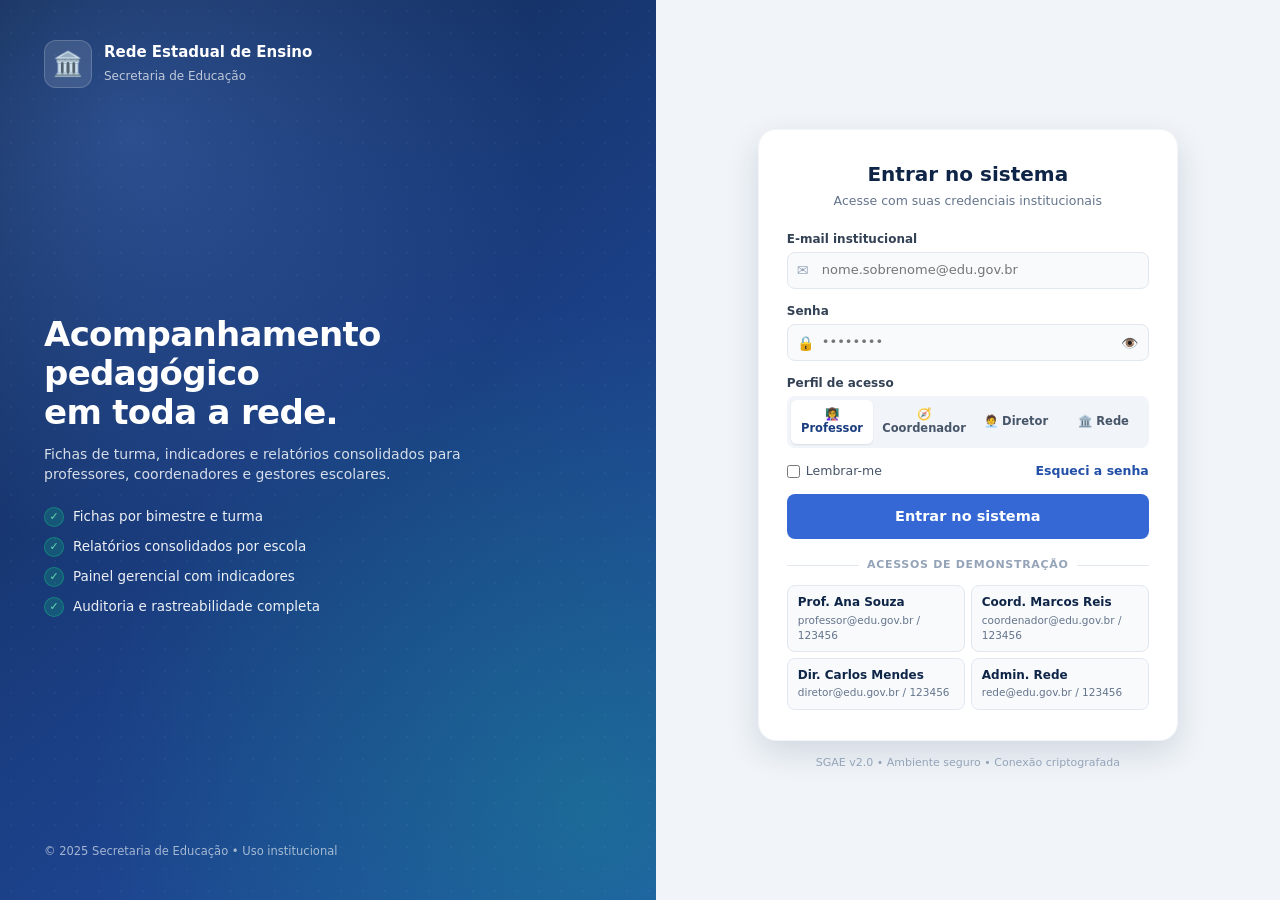
==== commit 9eefe426: "Restore index.html structure and content" ====
--- a/index.html
+++ b/index.html
@@ -3,7 +3,6 @@
 <head>
   <meta charset="UTF-8" />
   <meta name="viewport" content="width=device-width, initial-scale=1.0" />
-  <meta name="description" content="Sistema Estadual de Acompanhamento Escolar" />
   <title>SGAE • Sistema de Gestão Escolar Estadual</title>
   <link rel="stylesheet" href="style.css" />
 </head>
@@ -20,7 +19,6 @@
           </div>
         </div>
       </div>
-
       <div class="login-hero__mid">
         <h1>Acompanhamento pedagógico<br/>em toda a rede.</h1>
         <p>Fichas de turma, indicadores e relatórios consolidados para professores, coordenadores e gestores escolares.</p>
@@ -31,7 +29,6 @@
           <li><span>✓</span> Auditoria e rastreabilidade completa</li>
         </ul>
       </div>
-
       <div class="login-hero__foot">
         <span>© 2025 Secretaria de Educação • Uso institucional</span>
       </div>
@@ -49,21 +46,17 @@
             <label for="loginEmail">E-mail institucional</label>
             <div class="input-group">
               <span class="input-group__ico">✉️</span>
-              <input type="email" id="loginEmail" placeholder="nome.sobrenome@edu.gov.br"
-                     autocomplete="username" required />
+              <input type="email" id="loginEmail" placeholder="nome.sobrenome@edu.gov.br" autocomplete="username" required />
             </div>
           </div>
-
           <div class="field">
             <label for="loginSenha">Senha</label>
             <div class="input-group">
               <span class="input-group__ico">🔒</span>
-              <input type="password" id="loginSenha" placeholder="••••••••"
-                     autocomplete="current-password" required />
+              <input type="password" id="loginSenha" placeholder="••••••••" autocomplete="current-password" required />
               <button type="button" class="input-group__btn" id="toggleSenha" aria-label="Mostrar senha">👁️</button>
             </div>
           </div>
-
           <div class="field">
             <label>Perfil de acesso</label>
             <div class="perfil-toggle" id="perfilToggle">
@@ -73,44 +66,31 @@
               <button type="button" class="perfil-btn" data-perfil="rede">🏛️ Rede</button>
             </div>
           </div>
-
           <div class="login-row">
-            <label class="check">
-              <input type="checkbox" id="lembrar" />
-              <span>Lembrar-me</span>
-            </label>
+            <label class="check"><input type="checkbox" id="lembrar" /><span>Lembrar-me</span></label>
             <a href="#" onclick="return false" class="link-muted">Esqueci a senha</a>
           </div>
-
           <p id="loginErro" class="alert alert--error" hidden></p>
-
-          <button type="submit" class="btn btn--primary btn--block btn--lg">
-            Entrar no sistema
-          </button>
+          <button type="submit" class="btn btn--primary btn--block btn--lg">Entrar no sistema</button>
         </form>
 
         <div class="login-sep"><span>Acessos de demonstração</span></div>
 
         <div class="login-demo">
-          <button type="button" class="demo-chip"
-                  data-email="professor@edu.gov.br" data-senha="123456" data-perfil="professor">
+          <button type="button" class="demo-chip" data-email="professor@edu.gov.br" data-senha="123456" data-perfil="professor">
             <strong>Prof. Ana Souza</strong><small>professor@edu.gov.br / 123456</small>
           </button>
-          <button type="button" class="demo-chip"
-                  data-email="coordenador@edu.gov.br" data-senha="123456" data-perfil="coordenador">
+          <button type="button" class="demo-chip" data-email="coordenador@edu.gov.br" data-senha="123456" data-perfil="coordenador">
             <strong>Coord. Marcos Reis</strong><small>coordenador@edu.gov.br / 123456</small>
           </button>
-          <button type="button" class="demo-chip"
-                  data-email="diretor@edu.gov.br" data-senha="123456" data-perfil="diretor">
+          <button type="button" class="demo-chip" data-email="diretor@edu.gov.br" data-senha="123456" data-perfil="diretor">
             <strong>Dir. Carlos Mendes</strong><small>diretor@edu.gov.br / 123456</small>
           </button>
-          <button type="button" class="demo-chip"
-                  data-email="rede@edu.gov.br" data-senha="123456" data-perfil="rede">
+          <button type="button" class="demo-chip" data-email="rede@edu.gov.br" data-senha="123456" data-perfil="rede">
             <strong>Admin. Rede</strong><small>rede@edu.gov.br / 123456</small>
           </button>
         </div>
       </div>
-
       <p class="login-foot">SGAE v2.0 • Ambiente seguro • Conexão criptografada</p>
     </main>
   </div>
--- a/style.css
+++ b/style.css
@@ -1,62 +1,47 @@
 /* ============================================================
-   SGAE • Design System
+   SGAE • Design System (compacto)
    ============================================================ */
 *, *::before, *::after { box-sizing: border-box; margin: 0; padding: 0; }
+[hidden] { display: none !important; }
 
 :root {
-  /* Brand */
   --brand-50:#eef4ff; --brand-100:#dbe6ff; --brand-200:#bcd1ff;
   --brand-400:#5b8def; --brand-500:#3568d4; --brand-600:#224fa8;
   --brand-700:#1a3d80; --brand-900:#0f2547;
-
-  /* Secondary (Educação/verde) */
   --green-50:#ecfdf5; --green-100:#d1fae5; --green-500:#10b981; --green-700:#047857;
-
-  /* Semânticas */
   --ok-50:#ecfdf5; --ok-500:#10b981; --ok-700:#047857;
   --warn-50:#fffbeb; --warn-500:#f59e0b; --warn-700:#b45309;
   --err-50:#fef2f2; --err-500:#ef4444; --err-700:#991b1b;
   --info-50:#eff6ff; --info-500:#3b82f6; --info-700:#1d4ed8;
-
-  /* Neutros */
-  --n-0:#ffffff; --n-50:#f8fafc; --n-100:#f1f5f9; --n-200:#e2e8f0;
+  --n-0:#fff; --n-50:#f8fafc; --n-100:#f1f5f9; --n-200:#e2e8f0;
   --n-300:#cbd5e1; --n-400:#94a3b8; --n-500:#64748b; --n-600:#475569;
   --n-700:#334155; --n-800:#1e293b; --n-900:#0f172a;
-
-  /* Escala */
-  --r-sm:8px; --r-md:12px; --r-lg:16px; --r-xl:22px;
-  --sh-1:0 1px 2px rgba(15,37,71,.06), 0 1px 3px rgba(15,37,71,.06);
-  --sh-2:0 4px 12px rgba(15,37,71,.08);
-  --sh-3:0 16px 40px rgba(15,37,71,.16);
-  --sh-4:0 24px 60px rgba(15,37,71,.22);
-
-  --sidebar-w:260px;
-  --topbar-h:64px;
-
+  --r-sm:8px; --r-md:10px; --r-lg:14px; --r-xl:18px;
+  --sh-1:0 1px 2px rgba(15,37,71,.06), 0 1px 2px rgba(15,37,71,.05);
+  --sh-2:0 4px 10px rgba(15,37,71,.08);
+  --sh-3:0 12px 32px rgba(15,37,71,.14);
+  --sh-4:0 20px 48px rgba(15,37,71,.2);
+  --sidebar-w:230px;
+  --topbar-h:54px;
   --font: "Inter", "Segoe UI", system-ui, -apple-system, Roboto, sans-serif;
 }
 
 html, body { height:100%; }
-body { font-family:var(--font); background:var(--n-50); color:var(--n-900); line-height:1.5; -webkit-font-smoothing:antialiased; }
-
+body { font-family:var(--font); background:var(--n-50); color:var(--n-900); line-height:1.45; -webkit-font-smoothing:antialiased; }
 button, input, textarea, select { font:inherit; color:inherit; }
 button { cursor:pointer; border:none; background:none; }
 a { color:inherit; text-decoration:none; }
 img, svg { display:block; max-width:100%; }
-
 ::selection { background:var(--brand-100); color:var(--brand-900); }
-
-/* Foco acessível */
 :focus-visible { outline:2px solid var(--brand-500); outline-offset:2px; border-radius:6px; }
 
 /* ============================================================
-   Componentes base
+   BOTÕES E INPUTS
    ============================================================ */
 .btn {
-  display:inline-flex; align-items:center; justify-content:center; gap:8px;
-  padding:10px 16px; border-radius:var(--r-sm);
-  font-size:14px; font-weight:600; transition:.15s;
-  white-space:nowrap;
+  display:inline-flex; align-items:center; justify-content:center; gap:6px;
+  padding:8px 14px; border-radius:var(--r-sm);
+  font-size:13px; font-weight:600; transition:.15s; white-space:nowrap;
 }
 .btn--primary { background:var(--brand-500); color:#fff; }
 .btn--primary:hover { background:var(--brand-600); transform:translateY(-1px); box-shadow:var(--sh-2); }
@@ -66,50 +51,37 @@
 .btn--soft:hover { background:var(--brand-100); }
 .btn--danger { background:var(--err-50); color:var(--err-700); border:1.5px solid #fecaca; }
 .btn--danger:hover { background:#fee2e2; }
-.btn--ok { background:var(--ok-500); color:#fff; }
-.btn--ok:hover { background:var(--ok-700); }
-.btn--sm { padding:7px 12px; font-size:12.5px; }
-.btn--lg { padding:13px 22px; font-size:15px; }
+.btn--sm { padding:5px 10px; font-size:11.5px; }
+.btn--lg { padding:12px 20px; font-size:14.5px; }
 .btn--block { width:100%; }
-.btn:disabled { opacity:.55; cursor:not-allowed; transform:none; }
 
 .icon-btn {
-  width:40px; height:40px; border-radius:10px;
-  display:grid; place-items:center; font-size:17px;
+  width:34px; height:34px; border-radius:8px;
+  display:grid; place-items:center; font-size:15px;
   color:var(--n-700); transition:.15s; position:relative;
 }
 .icon-btn:hover { background:var(--n-100); }
 
-.field { display:grid; gap:6px; }
-.field label { font-size:13px; font-weight:600; color:var(--n-700); }
+.field { display:grid; gap:4px; }
+.field label { font-size:12px; font-weight:600; color:var(--n-700); }
 .field input, .field textarea, .field select {
-  width:100%; padding:11px 14px;
+  width:100%; padding:8px 11px;
   border:1.5px solid var(--n-200); border-radius:var(--r-sm);
-  background:var(--n-50); font-size:14px; transition:.15s;
+  background:var(--n-50); font-size:13px; transition:.15s;
 }
 .field input:focus, .field textarea:focus, .field select:focus {
   outline:none; border-color:var(--brand-500); background:#fff;
-  box-shadow:0 0 0 4px rgba(53,104,212,.14);
-}
-.field textarea { resize:vertical; min-height:80px; font-family:inherit; }
+  box-shadow:0 0 0 3px rgba(53,104,212,.14);
+}
+.field textarea { resize:vertical; min-height:48px; font-family:inherit; line-height:1.45; }
 
 .input-group { position:relative; }
-.input-group__ico {
-  position:absolute; left:12px; top:50%; transform:translateY(-50%);
-  font-size:15px; color:var(--n-400); pointer-events:none;
-}
-.input-group input { padding-left:38px; padding-right:44px; }
-.input-group__btn {
-  position:absolute; right:6px; top:50%; transform:translateY(-50%);
-  width:34px; height:34px; border-radius:8px; display:grid; place-items:center;
-  color:var(--n-500); font-size:16px;
-}
+.input-group__ico { position:absolute; left:10px; top:50%; transform:translateY(-50%); font-size:14px; color:var(--n-400); pointer-events:none; }
+.input-group input { padding-left:34px; padding-right:40px; }
+.input-group__btn { position:absolute; right:4px; top:50%; transform:translateY(-50%); width:30px; height:30px; border-radius:6px; display:grid; place-items:center; color:var(--n-500); font-size:14px; }
 .input-group__btn:hover { background:var(--n-100); }
 
-.alert {
-  padding:11px 14px; border-radius:var(--r-sm); font-size:13.5px;
-  display:flex; align-items:flex-start; gap:8px;
-}
+.alert { padding:9px 12px; border-radius:var(--r-sm); font-size:12.5px; display:flex; align-items:flex-start; gap:7px; }
 .alert--error { background:var(--err-50); color:var(--err-700); border-left:3px solid var(--err-500); }
 .alert--ok { background:var(--ok-50); color:var(--ok-700); border-left:3px solid var(--ok-500); }
 .alert--warn { background:var(--warn-50); color:var(--warn-700); border-left:3px solid var(--warn-500); }
@@ -119,146 +91,89 @@
    LOGIN
    ============================================================ */
 .page-login { background:var(--n-100); }
-
-.login-wrap {
-  min-height:100vh; display:grid; grid-template-columns:1.05fr 1fr;
-}
-
+.login-wrap { min-height:100vh; display:grid; grid-template-columns:1.05fr 1fr; }
 .login-hero {
-  position:relative; padding:44px 48px;
+  position:relative; padding:40px 44px;
   background:
     radial-gradient(circle at 20% 15%, rgba(91,141,239,.35), transparent 45%),
     radial-gradient(circle at 90% 90%, rgba(16,185,129,.28), transparent 50%),
     linear-gradient(140deg,#0f2547 0%, #1a3d80 50%, #224fa8 100%);
-  color:#fff; display:flex; flex-direction:column; justify-content:space-between;
-  overflow:hidden;
-}
-.login-hero::after {
-  content:""; position:absolute; inset:0;
-  background-image:radial-gradient(rgba(255,255,255,.08) 1px, transparent 1px);
-  background-size:24px 24px; opacity:.5; pointer-events:none;
-}
-
+  color:#fff; display:flex; flex-direction:column; justify-content:space-between; overflow:hidden;
+}
+.login-hero::after { content:""; position:absolute; inset:0; background-image:radial-gradient(rgba(255,255,255,.08) 1px, transparent 1px); background-size:22px 22px; opacity:.5; pointer-events:none; }
 .login-hero__brand { display:flex; align-items:center; gap:12px; position:relative; }
 .login-hero__brand strong { display:block; font-size:15px; }
 .login-hero__brand small { font-size:12px; opacity:.7; }
-.crest {
-  width:52px; height:52px; border-radius:14px; display:grid; place-items:center;
-  font-size:26px; background:rgba(255,255,255,.12); backdrop-filter:blur(6px);
-  border:1px solid rgba(255,255,255,.18);
-}
-.crest--sm { width:40px; height:40px; font-size:20px; border-radius:11px; }
-
-.login-hero__mid { position:relative; max-width:520px; }
-.login-hero__mid h1 { font-size:38px; line-height:1.15; font-weight:700; letter-spacing:-.02em; margin-bottom:14px; }
-.login-hero__mid p { font-size:15px; opacity:.82; margin-bottom:26px; }
-
-.login-hero__list { list-style:none; display:grid; gap:12px; }
-.login-hero__list li {
-  display:flex; align-items:center; gap:10px; font-size:14px; opacity:.92;
-}
-.login-hero__list span {
-  width:22px; height:22px; border-radius:50%;
-  background:rgba(16,185,129,.25); border:1px solid rgba(16,185,129,.5);
-  display:grid; place-items:center; font-size:12px; color:#6ee7b7;
-}
-
-.login-hero__foot { font-size:12px; opacity:.6; position:relative; }
-
-.login-main {
-  display:flex; flex-direction:column; align-items:center; justify-content:center;
-  padding:40px 24px; gap:16px;
-}
-
-.login-card {
-  width:100%; max-width:440px; background:#fff;
-  border-radius:var(--r-xl); padding:36px 32px;
-  box-shadow:var(--sh-3); border:1px solid var(--n-100);
-}
-.login-card__head { text-align:center; margin-bottom:24px; }
-.login-card__head h2 { font-size:22px; color:var(--brand-900); margin-bottom:4px; }
-.login-card__head p { font-size:13px; color:var(--n-500); }
-
-.login-form { display:grid; gap:16px; }
-
-.perfil-toggle {
-  display:grid; grid-template-columns:repeat(4,1fr); gap:6px;
-  background:var(--n-100); padding:5px; border-radius:var(--r-sm);
-}
-.perfil-btn {
-  padding:9px 4px; border-radius:7px; font-size:12px; font-weight:600;
-  color:var(--n-600); transition:.15s; text-align:center; line-height:1.2;
-}
+.crest { width:48px; height:48px; border-radius:12px; display:grid; place-items:center; font-size:24px; background:rgba(255,255,255,.12); backdrop-filter:blur(6px); border:1px solid rgba(255,255,255,.18); }
+.crest--sm { width:36px; height:36px; font-size:18px; border-radius:10px; }
+.login-hero__mid { position:relative; max-width:480px; }
+.login-hero__mid h1 { font-size:34px; line-height:1.15; font-weight:700; letter-spacing:-.02em; margin-bottom:12px; }
+.login-hero__mid p { font-size:14px; opacity:.82; margin-bottom:22px; }
+.login-hero__list { list-style:none; display:grid; gap:10px; }
+.login-hero__list li { display:flex; align-items:center; gap:9px; font-size:13.5px; opacity:.92; }
+.login-hero__list span { width:20px; height:20px; border-radius:50%; background:rgba(16,185,129,.25); border:1px solid rgba(16,185,129,.5); display:grid; place-items:center; font-size:11px; color:#6ee7b7; }
+.login-hero__foot { font-size:11.5px; opacity:.6; position:relative; }
+.login-main { display:flex; flex-direction:column; align-items:center; justify-content:center; padding:32px 22px; gap:14px; }
+.login-card { width:100%; max-width:420px; background:#fff; border-radius:var(--r-xl); padding:30px 28px; box-shadow:var(--sh-3); border:1px solid var(--n-100); }
+.login-card__head { text-align:center; margin-bottom:20px; }
+.login-card__head h2 { font-size:20px; color:var(--brand-900); margin-bottom:3px; }
+.login-card__head p { font-size:12.5px; color:var(--n-500); }
+.login-form { display:grid; gap:14px; }
+.perfil-toggle { display:grid; grid-template-columns:repeat(4,1fr); gap:5px; background:var(--n-100); padding:4px; border-radius:var(--r-sm); }
+.perfil-btn { padding:8px 4px; border-radius:6px; font-size:11.5px; font-weight:600; color:var(--n-600); transition:.15s; text-align:center; line-height:1.2; }
 .perfil-btn:hover { color:var(--brand-600); }
-.perfil-btn.is-active {
-  background:#fff; color:var(--brand-700); box-shadow:var(--sh-1);
-}
-
-.login-row {
-  display:flex; justify-content:space-between; align-items:center;
-  font-size:13px;
-}
-.check { display:flex; align-items:center; gap:7px; cursor:pointer; color:var(--n-600); }
+.perfil-btn.is-active { background:#fff; color:var(--brand-700); box-shadow:var(--sh-1); }
+.login-row { display:flex; justify-content:space-between; align-items:center; font-size:12.5px; }
+.check { display:flex; align-items:center; gap:6px; cursor:pointer; color:var(--n-600); }
 .check input { accent-color:var(--brand-500); }
 .link-muted { color:var(--brand-600); font-weight:600; }
 .link-muted:hover { text-decoration:underline; }
-
-.login-sep {
-  display:flex; align-items:center; gap:10px; margin:22px 0 14px;
-  color:var(--n-400); font-size:11.5px; text-transform:uppercase; letter-spacing:.8px; font-weight:700;
-}
+.login-sep { display:flex; align-items:center; gap:8px; margin:18px 0 12px; color:var(--n-400); font-size:11px; text-transform:uppercase; letter-spacing:.7px; font-weight:700; }
 .login-sep::before, .login-sep::after { content:""; flex:1; height:1px; background:var(--n-200); }
-
-.login-demo { display:grid; grid-template-columns:1fr 1fr; gap:8px; }
-.demo-chip {
-  text-align:left; padding:10px 12px; border-radius:10px;
-  background:var(--n-50); border:1px solid var(--n-200);
-  transition:.15s; display:grid; gap:2px;
-}
+.login-demo { display:grid; grid-template-columns:1fr 1fr; gap:6px; }
+.demo-chip { text-align:left; padding:8px 10px; border-radius:8px; background:var(--n-50); border:1px solid var(--n-200); transition:.15s; display:grid; gap:1px; }
 .demo-chip:hover { background:var(--brand-50); border-color:var(--brand-200); transform:translateY(-1px); }
-.demo-chip strong { font-size:12.5px; color:var(--brand-900); }
-.demo-chip small { font-size:11px; color:var(--n-500); }
-
-.login-foot { font-size:11.5px; color:var(--n-400); }
+.demo-chip strong { font-size:12px; color:var(--brand-900); }
+.demo-chip small { font-size:10.5px; color:var(--n-500); }
+.login-foot { font-size:11px; color:var(--n-400); }
 
 /* ============================================================
    APP SHELL
    ============================================================ */
 .app { display:grid; grid-template-columns:var(--sidebar-w) 1fr; min-height:100vh; }
 
-/* SIDEBAR */
 .sidebar {
   background:linear-gradient(180deg,#0f2547 0%, #1a3d80 100%);
   color:#fff; display:flex; flex-direction:column;
-  padding:20px 14px; position:sticky; top:0; height:100vh;
+  padding:14px 10px; position:sticky; top:0; height:100vh;
 }
 .sidebar__brand {
-  display:flex; align-items:center; gap:10px; padding:4px 8px 16px;
-  border-bottom:1px solid rgba(255,255,255,.08); margin-bottom:14px;
-}
-.sidebar__brand-txt strong { display:block; font-size:14px; letter-spacing:.3px; }
-.sidebar__brand-txt small { font-size:11px; opacity:.65; }
+  display:flex; align-items:center; gap:9px; padding:2px 6px 12px;
+  border-bottom:1px solid rgba(255,255,255,.08); margin-bottom:10px;
+}
+.sidebar__brand-txt strong { display:block; font-size:13px; letter-spacing:.3px; }
+.sidebar__brand-txt small { font-size:10.5px; opacity:.65; }
 
 .sidebar__escola {
-  padding:10px 12px; border-radius:10px; margin-bottom:14px;
+  padding:8px 10px; border-radius:8px; margin-bottom:10px;
   background:rgba(255,255,255,.06); border:1px solid rgba(255,255,255,.08);
-  font-size:12px; display:grid; gap:2px;
-}
-.sidebar__escola small { opacity:.65; font-size:10.5px; text-transform:uppercase; letter-spacing:.6px; }
+  font-size:11.5px; display:grid; gap:1px;
+}
+.sidebar__escola small { opacity:.65; font-size:10px; text-transform:uppercase; letter-spacing:.5px; }
 .sidebar__escola strong { font-weight:600; }
 
-.sidebar__nav { flex:1; overflow-y:auto; display:flex; flex-direction:column; gap:14px; }
-.sidebar__nav::-webkit-scrollbar { width:6px; }
+.sidebar__nav { flex:1; overflow-y:auto; display:flex; flex-direction:column; gap:10px; padding-right:2px; }
+.sidebar__nav::-webkit-scrollbar { width:5px; }
 .sidebar__nav::-webkit-scrollbar-thumb { background:rgba(255,255,255,.15); border-radius:6px; }
 
 .nav-group-label {
-  font-size:10.5px; text-transform:uppercase; letter-spacing:.9px;
-  opacity:.55; font-weight:700; padding:0 8px; margin-bottom:2px;
+  font-size:10px; text-transform:uppercase; letter-spacing:.8px;
+  opacity:.5; font-weight:700; padding:0 6px; margin-bottom:3px;
 }
 
 .nav-item {
-  display:flex; align-items:center; gap:10px; padding:9px 10px;
-  border-radius:9px; font-size:13.5px; font-weight:500;
+  display:flex; align-items:center; gap:8px; padding:7px 9px;
+  border-radius:7px; font-size:12.5px; font-weight:500;
   color:rgba(255,255,255,.82); transition:.15s; text-align:left; width:100%;
   position:relative;
 }
@@ -267,275 +182,286 @@
   background:rgba(255,255,255,.14); color:#fff;
   box-shadow:inset 3px 0 0 var(--green-500);
 }
-.nav-item .nav-ico { font-size:15px; width:20px; text-align:center; }
-.nav-item .nav-badge {
-  margin-left:auto; font-size:10.5px; padding:1px 7px;
-  background:rgba(16,185,129,.25); color:#6ee7b7;
-  border-radius:20px; font-weight:700;
-}
-
-.sidebar__foot { padding-top:14px; margin-top:8px; border-top:1px solid rgba(255,255,255,.08); display:grid; gap:10px; }
-.sidebar__foot .btn--ghost { color:rgba(255,255,255,.8); border-color:rgba(255,255,255,.15); }
+.nav-item .nav-ico { font-size:14px; width:18px; text-align:center; }
+
+.sidebar__foot { padding-top:10px; margin-top:6px; border-top:1px solid rgba(255,255,255,.08); display:grid; gap:8px; }
+.sidebar__foot .btn--ghost { color:rgba(255,255,255,.8); border-color:rgba(255,255,255,.15); font-size:12px; padding:7px 10px; }
 .sidebar__foot .btn--ghost:hover { background:rgba(255,255,255,.08); color:#fff; }
-.sidebar__meta { font-size:10.5px; opacity:.5; text-align:center; }
-
-/* MAIN */
+.sidebar__meta { font-size:10px; opacity:.5; text-align:center; }
+
 .main { display:flex; flex-direction:column; min-width:0; }
 
 .topbar {
-  display:flex; align-items:center; gap:14px;
-  padding:12px 24px; background:#fff; border-bottom:1px solid var(--n-200);
+  display:flex; align-items:center; gap:12px;
+  padding:8px 20px; background:#fff; border-bottom:1px solid var(--n-200);
   position:sticky; top:0; z-index:30; min-height:var(--topbar-h);
 }
 #menuBtn { display:none; }
 
-.crumbs { display:flex; align-items:center; gap:6px; font-size:13px; color:var(--n-500); flex:1; min-width:0; }
+.crumbs { display:flex; align-items:center; gap:5px; font-size:12.5px; color:var(--n-500); flex:1; min-width:0; }
 .crumbs__item { color:var(--n-500); }
 .crumbs__item:last-child { color:var(--n-900); font-weight:600; }
 .crumbs__sep { color:var(--n-300); }
 
-.topbar__actions { display:flex; align-items:center; gap:10px; }
+.topbar__actions { display:flex; align-items:center; gap:8px; }
 
 .search-box {
-  display:flex; align-items:center; gap:8px; padding:7px 12px;
-  background:var(--n-50); border:1.5px solid var(--n-200); border-radius:10px;
-  width:280px; transition:.15s;
-}
-.search-box:focus-within { background:#fff; border-color:var(--brand-500); box-shadow:0 0 0 4px rgba(53,104,212,.12); }
-.search-box__ico { font-size:13px; color:var(--n-400); }
-.search-box input { border:none; background:none; outline:none; flex:1; font-size:13px; }
+  display:flex; align-items:center; gap:6px; padding:6px 10px;
+  background:var(--n-50); border:1.5px solid var(--n-200); border-radius:9px;
+  width:240px; transition:.15s;
+}
+.search-box:focus-within { background:#fff; border-color:var(--brand-500); box-shadow:0 0 0 3px rgba(53,104,212,.12); }
+.search-box__ico { font-size:12px; color:var(--n-400); }
+.search-box input { border:none; background:none; outline:none; flex:1; font-size:12.5px; }
 
 .notif-dot {
-  position:absolute; top:5px; right:5px; min-width:16px; height:16px;
-  padding:0 4px; background:var(--err-500); color:#fff; font-size:10px;
+  position:absolute; top:3px; right:3px; min-width:14px; height:14px;
+  padding:0 3px; background:var(--err-500); color:#fff; font-size:9px;
   font-weight:700; border-radius:20px; display:grid; place-items:center;
   border:2px solid #fff;
 }
 
 .user-chip {
-  display:flex; align-items:center; gap:10px; padding:5px 10px 5px 5px;
+  display:flex; align-items:center; gap:8px; padding:4px 8px 4px 4px;
   border-radius:30px; cursor:pointer; transition:.15s; position:relative;
   border:1.5px solid transparent;
 }
 .user-chip:hover { background:var(--n-50); border-color:var(--n-200); }
-.user-chip__info strong { display:block; font-size:12.5px; line-height:1.2; }
-.user-chip__info small { font-size:11px; color:var(--n-500); }
-.user-chip__caret { font-size:10px; color:var(--n-400); }
+.user-chip__info strong { display:block; font-size:12px; line-height:1.15; }
+.user-chip__info small { font-size:10.5px; color:var(--n-500); }
+.user-chip__caret { font-size:9px; color:var(--n-400); }
 
 .avatar {
-  width:36px; height:36px; border-radius:50%; display:grid; place-items:center;
+  width:30px; height:30px; border-radius:50%; display:grid; place-items:center;
   background:linear-gradient(135deg,var(--brand-500),var(--brand-700));
-  color:#fff; font-weight:700; font-size:13px; flex:none;
-}
-.avatar--sm { width:32px; height:32px; font-size:12px; }
+  color:#fff; font-weight:700; font-size:12px; flex:none;
+}
+.avatar--sm { width:28px; height:28px; font-size:11px; }
 
 .user-menu {
-  position:absolute; top:calc(100% + 8px); right:0; min-width:220px;
-  background:#fff; border:1px solid var(--n-200); border-radius:12px;
-  box-shadow:var(--sh-3); padding:6px; z-index:60;
+  position:absolute; top:calc(100% + 6px); right:0; min-width:200px;
+  background:#fff; border:1px solid var(--n-200); border-radius:10px;
+  box-shadow:var(--sh-3); padding:5px; z-index:60;
 }
 .user-menu button {
-  display:flex; align-items:center; gap:10px; width:100%; text-align:left;
-  padding:9px 10px; border-radius:8px; font-size:13px; color:var(--n-700);
+  display:flex; align-items:center; gap:8px; width:100%; text-align:left;
+  padding:7px 9px; border-radius:7px; font-size:12.5px; color:var(--n-700);
   transition:.15s;
 }
 .user-menu button:hover { background:var(--n-100); }
 .user-menu button.danger { color:var(--err-700); }
 .user-menu button.danger:hover { background:var(--err-50); }
-.user-menu hr { border:none; border-top:1px solid var(--n-100); margin:4px 0; }
-
+.user-menu hr { border:none; border-top:1px solid var(--n-100); margin:3px 0; }
+
+/* ============================================================
+   PAGE HEAD (compacto)
+   ============================================================ */
 .page-head {
-  padding:22px 26px 0; display:flex; align-items:flex-start;
-  justify-content:space-between; gap:16px; flex-wrap:wrap;
-}
-.page-head h1 { font-size:22px; color:var(--brand-900); letter-spacing:-.01em; }
-.page-head p { font-size:13px; color:var(--n-500); margin-top:2px; }
-.page-head__tools { display:flex; gap:8px; flex-wrap:wrap; }
+  padding:12px 20px 0; display:flex; align-items:flex-start;
+  justify-content:space-between; gap:12px; flex-wrap:wrap;
+}
+.page-head h1 { font-size:17px; color:var(--brand-900); letter-spacing:-.01em; line-height:1.2; }
+.page-head p { font-size:11.5px; color:var(--n-500); margin-top:1px; }
+.page-head__tools { display:flex; gap:6px; flex-wrap:wrap; }
 
 .content {
-  flex:1; padding:20px 26px 40px; display:grid; gap:18px; align-content:start;
-}
-
-/* ============================================================
-   CARDS & COMPONENTES
+  flex:1;
+  padding:12px 20px 24px;
+  display:grid;
+  gap:10px;
+  align-content:start;
+}
+
+/* ============================================================
+   CARDS (compacto)
    ============================================================ */
 .card {
   background:#fff; border:1px solid var(--n-200); border-radius:var(--r-lg);
-  padding:20px; box-shadow:var(--sh-1);
+  padding:12px 14px; box-shadow:var(--sh-1);
 }
 .card__head {
   display:flex; align-items:center; justify-content:space-between;
-  gap:12px; margin-bottom:16px; flex-wrap:wrap;
-}
-.card__head h3 { font-size:15px; color:var(--brand-900); }
-.card__head p { font-size:12.5px; color:var(--n-500); }
-
-.grid { display:grid; gap:14px; }
-.grid--2 { grid-template-columns:repeat(auto-fit,minmax(260px,1fr)); }
-.grid--3 { grid-template-columns:repeat(auto-fit,minmax(230px,1fr)); }
-.grid--4 { grid-template-columns:repeat(auto-fit,minmax(180px,1fr)); }
-
+  gap:10px; margin-bottom:10px; flex-wrap:wrap;
+}
+.card__head h3 { font-size:13.5px; color:var(--brand-900); }
+.card__head p { font-size:11.5px; color:var(--n-500); }
+
+.grid { display:grid; gap:10px; }
+.grid--2 { grid-template-columns:repeat(auto-fill,minmax(220px,1fr)); }
+.grid--3 { grid-template-columns:repeat(auto-fill,minmax(180px,1fr)); }
+.grid--4 { grid-template-columns:repeat(auto-fill,minmax(150px,1fr)); }
+
+/* Stat cards (compacto e em linha) */
 .stat {
-  background:#fff; border:1px solid var(--n-200); border-radius:var(--r-lg);
-  padding:18px; display:flex; gap:14px; align-items:center;
+  background:#fff; border:1px solid var(--n-200); border-radius:12px;
+  padding:10px 12px; display:flex; gap:10px; align-items:center;
   transition:.15s;
 }
-.stat:hover { box-shadow:var(--sh-2); transform:translateY(-2px); }
+.stat:hover { box-shadow:var(--sh-2); transform:translateY(-1px); }
 .stat__ico {
-  width:46px; height:46px; flex:none; border-radius:13px;
-  display:grid; place-items:center; font-size:22px;
+  width:34px; height:34px; flex:none; border-radius:9px;
+  display:grid; place-items:center; font-size:16px;
   background:var(--brand-50);
 }
 .stat__ico--green { background:var(--green-50); }
-.stat__ico--amber { background:var(--warn-50); }
-.stat__ico--red { background:var(--err-50); }
-.stat__val { font-size:22px; font-weight:700; color:var(--brand-900); line-height:1.1; }
-.stat__lbl { font-size:12px; color:var(--n-500); }
-.stat__delta { font-size:11.5px; margin-top:2px; color:var(--ok-700); font-weight:600; }
-.stat__delta--down { color:var(--err-700); }
-
+.stat__val { font-size:17px; font-weight:700; color:var(--brand-900); line-height:1.1; }
+.stat__lbl { font-size:10.5px; color:var(--n-500); line-height:1.2; }
+.stat__delta { font-size:10.5px; margin-top:1px; color:var(--ok-700); font-weight:600; }
+
+/* Turma cards (compacto) */
 .turma-card {
-  background:#fff; border:1px solid var(--n-200); border-radius:var(--r-lg);
-  padding:16px; cursor:pointer; transition:.15s; text-align:left; width:100%;
-  display:grid; gap:8px;
-}
-.turma-card:hover { border-color:var(--brand-400); transform:translateY(-3px); box-shadow:var(--sh-2); }
-.turma-card__top { display:flex; justify-content:space-between; align-items:flex-start; gap:8px; }
+  background:#fff; border:1px solid var(--n-200); border-radius:12px;
+  padding:10px 12px; cursor:pointer; transition:.15s; text-align:left; width:100%;
+  display:grid; gap:5px;
+}
+.turma-card:hover { border-color:var(--brand-400); transform:translateY(-2px); box-shadow:var(--sh-2); }
+.turma-card__top { display:flex; justify-content:space-between; align-items:flex-start; gap:6px; }
 .turma-card__badge {
-  font-size:11px; font-weight:700; padding:3px 8px; border-radius:20px;
+  font-size:10px; font-weight:700; padding:2px 7px; border-radius:20px;
   background:var(--brand-50); color:var(--brand-700);
 }
 .turma-card__badge--green { background:var(--green-50); color:var(--green-700); }
-.turma-card h4 { font-size:15px; color:var(--n-800); }
-.turma-card p { font-size:12.5px; color:var(--n-500); }
-
-.progress { height:8px; background:var(--n-100); border-radius:20px; overflow:hidden; }
+.turma-card h4 { font-size:13.5px; color:var(--n-800); line-height:1.25; }
+.turma-card p { font-size:11.5px; color:var(--n-500); line-height:1.3; }
+
+.progress { height:6px; background:var(--n-100); border-radius:20px; overflow:hidden; }
 .progress__bar { height:100%; background:linear-gradient(90deg,var(--brand-500),var(--green-500)); border-radius:20px; transition:width .6s; }
 .progress__bar--warn { background:linear-gradient(90deg,#f59e0b,#ef4444); }
 
+/* Ficha (compacto) */
 .ficha-section {
   background:#fff; border:1px solid var(--n-200); border-radius:var(--r-lg);
   overflow:hidden; box-shadow:var(--sh-1);
 }
 .ficha-section__head {
-  padding:14px 18px; background:linear-gradient(90deg,var(--brand-50), #fff);
+  padding:9px 14px; background:linear-gradient(90deg,var(--brand-50), #fff);
   border-bottom:1px solid var(--brand-100);
-  display:flex; align-items:center; gap:10px;
-}
-.ficha-section__head span { font-size:18px; }
-.ficha-section__head h4 { font-size:14px; color:var(--brand-900); font-weight:600; }
-.ficha-section__body { padding:18px; display:grid; gap:16px; }
-
-.pergunta { display:grid; gap:7px; }
-.pergunta label { font-size:13px; font-weight:600; color:var(--n-700); }
-
-.q-block {
-  border:1px solid var(--n-200); border-radius:12px; overflow:hidden; margin-bottom:14px;
-}
+  display:flex; align-items:center; gap:8px;
+}
+.ficha-section__head span { font-size:15px; }
+.ficha-section__head h4 { font-size:12.5px; color:var(--brand-900); font-weight:600; }
+.ficha-section__body { padding:10px 14px; display:grid; gap:10px; }
+
+.pergunta { display:grid; gap:3px; }
+.pergunta label { font-size:12px; font-weight:600; color:var(--n-700); line-height:1.35; }
+
+/* Q-blocks (respostas consolidadas — compacto) */
+.q-block { border:1px solid var(--n-200); border-radius:10px; overflow:hidden; margin-bottom:8px; }
 .q-block__head {
-  padding:12px 14px; background:var(--brand-50); border-bottom:1px solid var(--brand-100);
-  font-size:13px; color:var(--brand-900); font-weight:600;
-  display:flex; justify-content:space-between; align-items:center; gap:10px; flex-wrap:wrap;
-}
-.q-block__count { font-size:11.5px; color:var(--n-500); font-weight:500; }
-.q-block__body { padding:6px 14px; }
-.q-item { padding:11px 0; border-bottom:1px solid var(--n-100); }
+  padding:8px 12px; background:var(--brand-50); border-bottom:1px solid var(--brand-100);
+  font-size:12px; color:var(--brand-900); font-weight:600;
+  display:flex; justify-content:space-between; align-items:center; gap:8px; flex-wrap:wrap;
+}
+.q-block__count { font-size:10.5px; color:var(--n-500); font-weight:500; }
+.q-block__body { padding:4px 12px; }
+.q-item { padding:8px 0; border-bottom:1px solid var(--n-100); }
 .q-item:last-child { border-bottom:none; }
-.q-item__head {
-  display:flex; justify-content:space-between; gap:10px; margin-bottom:4px;
-  font-size:12px; color:var(--n-500);
-}
-.q-item__head strong { color:var(--n-800); font-size:12.5px; }
-.q-item__text { font-size:13.5px; color:var(--n-800); white-space:pre-wrap; }
-
+.q-item__head { display:flex; justify-content:space-between; gap:8px; margin-bottom:2px; font-size:11px; color:var(--n-500); }
+.q-item__head strong { color:var(--n-800); font-size:11.5px; }
+.q-item__text { font-size:12.5px; color:var(--n-800); white-space:pre-wrap; line-height:1.4; }
+
+/* Tabelas (compacto) */
 .table-wrap { overflow-x:auto; border-radius:var(--r-md); border:1px solid var(--n-200); }
-table { width:100%; border-collapse:collapse; font-size:13.5px; background:#fff; }
+table { width:100%; border-collapse:collapse; font-size:12.5px; background:#fff; }
 thead { background:var(--n-50); }
-th, td { padding:11px 14px; text-align:left; border-bottom:1px solid var(--n-100); }
-th { font-size:11px; text-transform:uppercase; letter-spacing:.5px; color:var(--n-500); font-weight:700; }
+th, td { padding:8px 12px; text-align:left; border-bottom:1px solid var(--n-100); }
+th { font-size:10.5px; text-transform:uppercase; letter-spacing:.4px; color:var(--n-500); font-weight:700; }
 tbody tr:last-child td { border-bottom:none; }
 tbody tr:hover { background:var(--brand-50); }
 
-.badge {
-  display:inline-flex; align-items:center; gap:4px;
-  font-size:11px; font-weight:700; padding:3px 9px; border-radius:20px;
-}
+.badge { display:inline-flex; align-items:center; gap:3px; font-size:10.5px; font-weight:700; padding:2px 8px; border-radius:20px; }
 .badge--ok { background:var(--ok-50); color:var(--ok-700); }
 .badge--warn { background:var(--warn-50); color:var(--warn-700); }
 .badge--err { background:var(--err-50); color:var(--err-700); }
 .badge--info { background:var(--brand-50); color:var(--brand-700); }
 .badge--muted { background:var(--n-100); color:var(--n-600); }
 
-.empty { padding:48px 20px; text-align:center; color:var(--n-500); }
-.empty__ico { font-size:44px; margin-bottom:12px; opacity:.7; }
-.empty h4 { font-size:15px; color:var(--n-700); margin-bottom:4px; }
-.empty p { font-size:13px; max-width:400px; margin:0 auto; }
-
-.toolbar { display:flex; gap:10px; flex-wrap:wrap; align-items:center; }
-.toolbar .field { flex:1; min-width:180px; }
-.actions { display:flex; gap:8px; flex-wrap:wrap; }
+.empty { padding:30px 16px; text-align:center; color:var(--n-500); }
+.empty__ico { font-size:34px; margin-bottom:8px; opacity:.7; }
+.empty h4 { font-size:13.5px; color:var(--n-700); margin-bottom:2px; }
+.empty p { font-size:12px; max-width:380px; margin:0 auto; }
+
+.toolbar { display:flex; gap:8px; flex-wrap:wrap; align-items:center; }
+.toolbar .field { flex:1; min-width:160px; }
+.actions { display:flex; gap:6px; flex-wrap:wrap; }
 
 /* Charts */
-.chart { display:grid; gap:12px; }
-.chart__row { display:grid; gap:6px; }
-.chart__row-head { display:flex; justify-content:space-between; font-size:13px; }
+.chart { display:grid; gap:8px; }
+.chart__row { display:grid; gap:4px; }
+.chart__row-head { display:flex; justify-content:space-between; font-size:12px; }
 .chart__row-head strong { color:var(--n-800); }
-.chart__row-head span { color:var(--n-500); font-size:12px; }
-
-.donut { display:flex; align-items:center; gap:20px; flex-wrap:wrap; }
-.donut__svg { width:120px; height:120px; }
-.donut__legend { display:grid; gap:8px; font-size:12.5px; }
-.donut__legend-item { display:flex; align-items:center; gap:8px; }
-.dot { width:10px; height:10px; border-radius:50%; }
-
-/* Notification drawer */
+.chart__row-head span { color:var(--n-500); font-size:11.5px; }
+
+/* ============================================================
+   PERFIL (compacto)
+   ============================================================ */
+.perfil-grid {
+  display:grid;
+  grid-template-columns:repeat(auto-fill, minmax(190px, 1fr));
+  gap:8px;
+}
+.perfil-item {
+  padding:9px 11px;
+  background:var(--n-50);
+  border-radius:9px;
+  display:grid;
+  gap:1px;
+  border:1px solid var(--n-100);
+}
+.perfil-item__k {
+  font-size:10px;
+  color:var(--n-500);
+  text-transform:uppercase;
+  letter-spacing:.5px;
+  font-weight:700;
+}
+.perfil-item__v {
+  font-size:12.5px;
+  color:var(--n-800);
+  overflow:hidden;
+  text-overflow:ellipsis;
+  white-space:nowrap;
+}
+
+/* ============================================================
+   DRAWER / MODAL / TOAST
+   ============================================================ */
 .drawer { position:fixed; inset:0; z-index:200; }
 .drawer__backdrop { position:absolute; inset:0; background:rgba(15,37,71,.4); }
 .drawer__panel {
-  position:absolute; top:0; right:0; height:100%; width:min(420px,100%);
+  position:absolute; top:0; right:0; height:100%; width:min(400px,100%);
   background:#fff; box-shadow:var(--sh-4); display:flex; flex-direction:column;
-  animation:slideIn .25s ease;
-}
-@keyframes slideIn { from { transform:translateX(20px); opacity:0; } to { transform:translateX(0); opacity:1; } }
-.drawer__head {
-  display:flex; justify-content:space-between; align-items:center;
-  padding:18px 20px; border-bottom:1px solid var(--n-200);
-}
-.drawer__head h3 { font-size:15px; color:var(--brand-900); }
-.drawer__body { padding:14px 20px; overflow-y:auto; display:grid; gap:10px; }
-.notif-item {
-  padding:12px; border-radius:10px; border:1px solid var(--n-200);
-  background:var(--n-50); display:grid; gap:4px;
-}
-.notif-item strong { font-size:13px; color:var(--n-800); }
-.notif-item p { font-size:12.5px; color:var(--n-600); }
-.notif-item small { font-size:11px; color:var(--n-400); }
+  animation:slideIn .22s ease;
+}
+@keyframes slideIn { from { transform:translateX(16px); opacity:0; } to { transform:translateX(0); opacity:1; } }
+.drawer__head { display:flex; justify-content:space-between; align-items:center; padding:14px 18px; border-bottom:1px solid var(--n-200); }
+.drawer__head h3 { font-size:14px; color:var(--brand-900); }
+.drawer__body { padding:12px 18px; overflow-y:auto; display:grid; gap:8px; }
+.notif-item { padding:10px 12px; border-radius:9px; border:1px solid var(--n-200); background:var(--n-50); display:grid; gap:3px; }
+.notif-item strong { font-size:12.5px; color:var(--n-800); }
+.notif-item p { font-size:12px; color:var(--n-600); }
+.notif-item small { font-size:10.5px; color:var(--n-400); }
 .notif-item.unread { background:var(--brand-50); border-color:var(--brand-200); }
 
-/* Modal */
 .modal-root { position:fixed; inset:0; z-index:300; display:grid; place-items:center; padding:20px; }
 .modal-backdrop { position:absolute; inset:0; background:rgba(15,37,71,.5); backdrop-filter:blur(3px); }
 .modal {
   position:relative; background:#fff; border-radius:var(--r-lg);
-  max-width:520px; width:100%; box-shadow:var(--sh-4);
+  max-width:480px; width:100%; box-shadow:var(--sh-4);
   display:flex; flex-direction:column; max-height:90vh;
   animation:pop .2s ease;
 }
 @keyframes pop { from { transform:scale(.97); opacity:0; } to { transform:scale(1); opacity:1; } }
-.modal__head {
-  padding:18px 20px; display:flex; justify-content:space-between; align-items:center;
-  border-bottom:1px solid var(--n-200);
-}
-.modal__head h3 { font-size:16px; color:var(--brand-900); }
-.modal__body { padding:20px; font-size:14px; color:var(--n-700); overflow-y:auto; }
-.modal__foot { padding:14px 20px; border-top:1px solid var(--n-100); display:flex; justify-content:flex-end; gap:8px; }
-
-/* Toast */
+.modal__head { padding:14px 18px; display:flex; justify-content:space-between; align-items:center; border-bottom:1px solid var(--n-200); }
+.modal__head h3 { font-size:14.5px; color:var(--brand-900); }
+.modal__body { padding:16px 18px; font-size:13.5px; color:var(--n-700); overflow-y:auto; }
+.modal__foot { padding:12px 18px; border-top:1px solid var(--n-100); display:flex; justify-content:flex-end; gap:8px; }
+
 .toast {
-  position:fixed; bottom:24px; right:24px; padding:13px 18px;
-  background:var(--n-900); color:#fff; border-radius:12px;
-  font-size:13.5px; box-shadow:var(--sh-3); z-index:500;
-  display:flex; align-items:center; gap:10px; max-width:420px;
+  position:fixed; bottom:20px; right:20px; padding:11px 16px;
+  background:var(--n-900); color:#fff; border-radius:10px;
+  font-size:13px; box-shadow:var(--sh-3); z-index:500;
+  display:flex; align-items:center; gap:9px; max-width:380px;
   transform:translateY(20px); opacity:0; transition:.28s;
 }
 .toast.is-show { transform:translateY(0); opacity:1; }
@@ -544,19 +470,17 @@
 .toast--warn { background:#78350f; }
 .toast--info { background:#1e3a8a; }
 
-/* Skeleton */
-.skeleton { background:linear-gradient(90deg,#f1f5f9,#e2e8f0,#f1f5f9); background-size:200% 100%; animation:sk 1.2s infinite; border-radius:8px; }
-@keyframes sk { 0%{background-position:200% 0} 100%{background-position:-200% 0} }
-
-/* Responsivo */
+/* ============================================================
+   RESPONSIVO
+   ============================================================ */
 @media (max-width: 960px) {
   .login-wrap { grid-template-columns:1fr; }
   .login-hero { display:none; }
-  .login-main { padding:24px 16px; }
+  .login-main { padding:20px 14px; }
 
   .app { grid-template-columns:1fr; }
   .sidebar {
-    position:fixed; top:0; left:0; height:100vh; width:280px;
+    position:fixed; top:0; left:0; height:100vh; width:260px;
     transform:translateX(-100%); transition:.28s; z-index:80;
     box-shadow:var(--sh-3);
   }
@@ -564,14 +488,15 @@
   #menuBtn { display:grid; }
   .search-box { display:none; }
   .user-chip__info { display:none; }
-  .topbar { padding:10px 16px; }
-  .page-head { padding:16px 16px 0; }
-  .content { padding:16px; }
-  .page-head h1 { font-size:19px; }
+  .topbar { padding:8px 14px; }
+  .page-head { padding:10px 14px 0; }
+  .content { padding:10px 14px 20px; gap:8px; }
+  .page-head h1 { font-size:16px; }
 }
 
 @media (max-width: 520px) {
-  .login-card { padding:26px 20px; }
+  .login-card { padding:22px 18px; }
   .login-demo { grid-template-columns:1fr; }
   .perfil-toggle { grid-template-columns:1fr 1fr; }
-}
+  .grid--3, .grid--4 { grid-template-columns:1fr 1fr; }
+}
